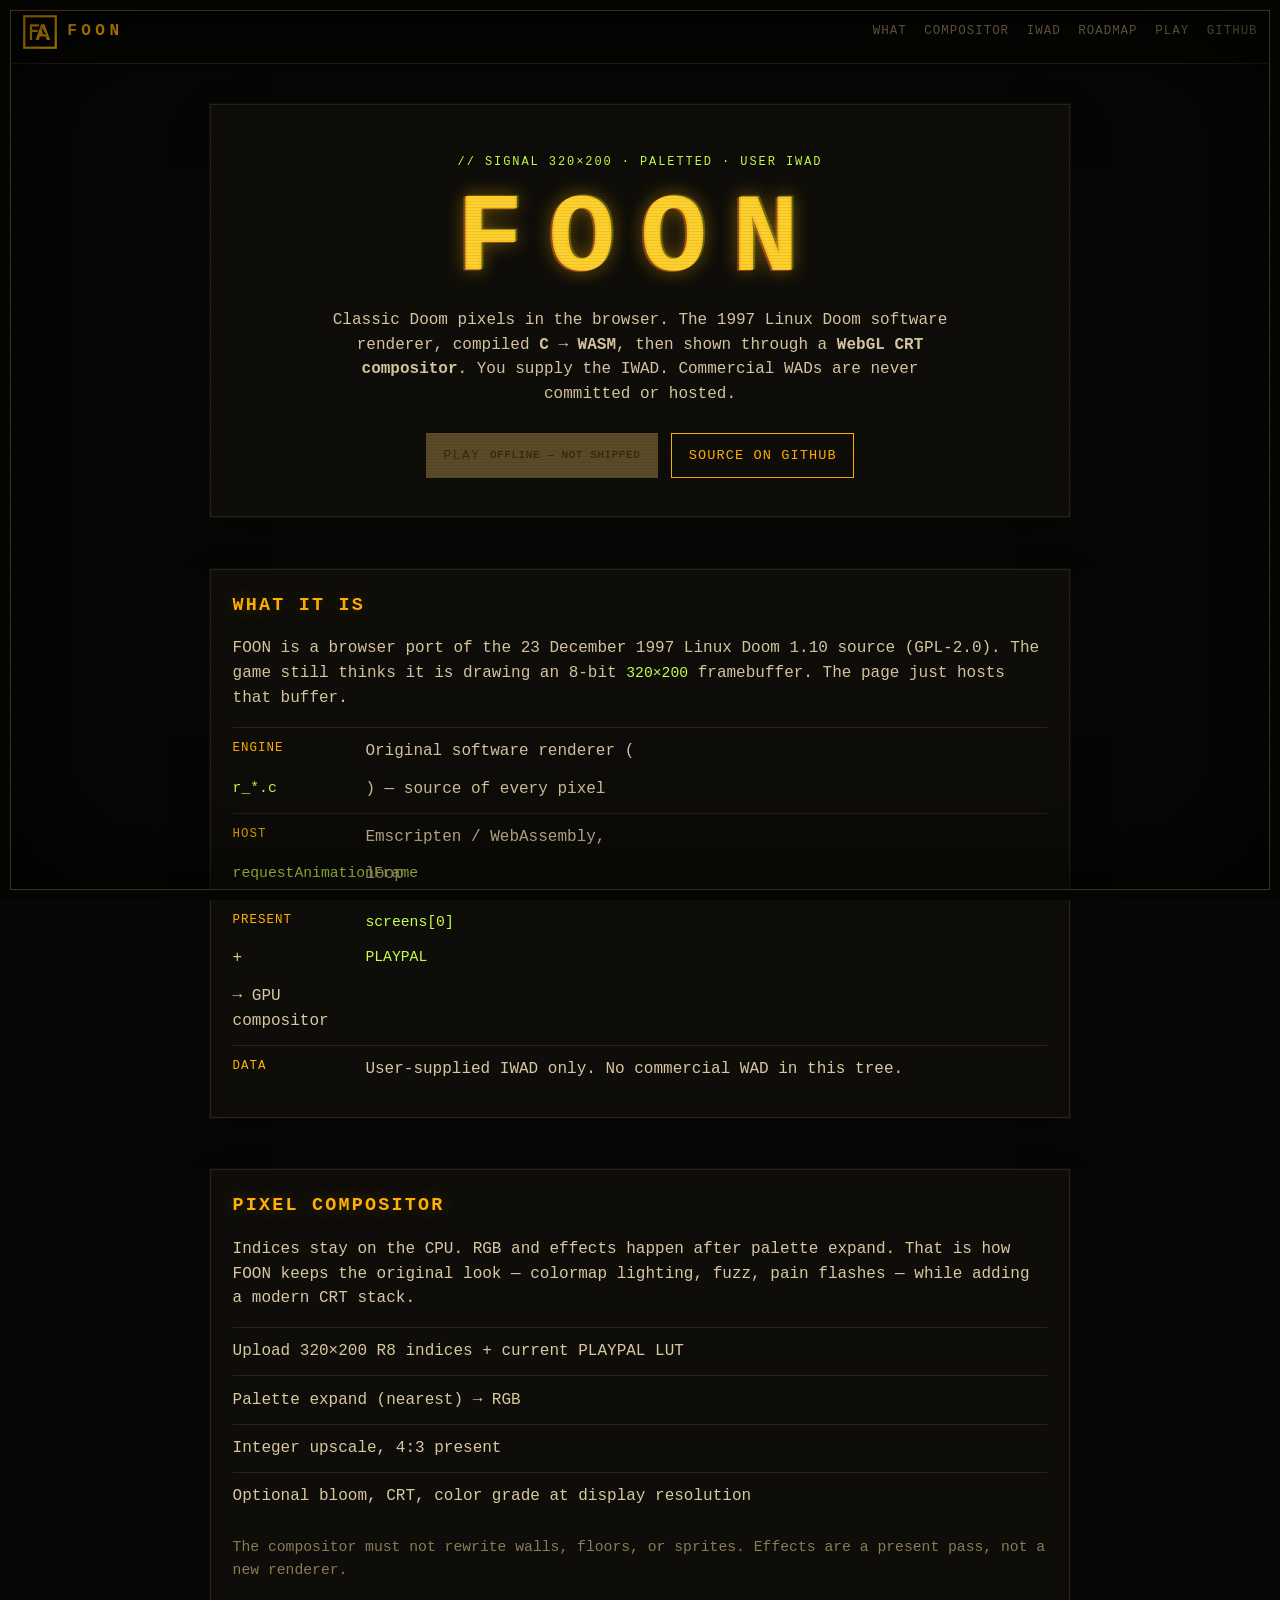
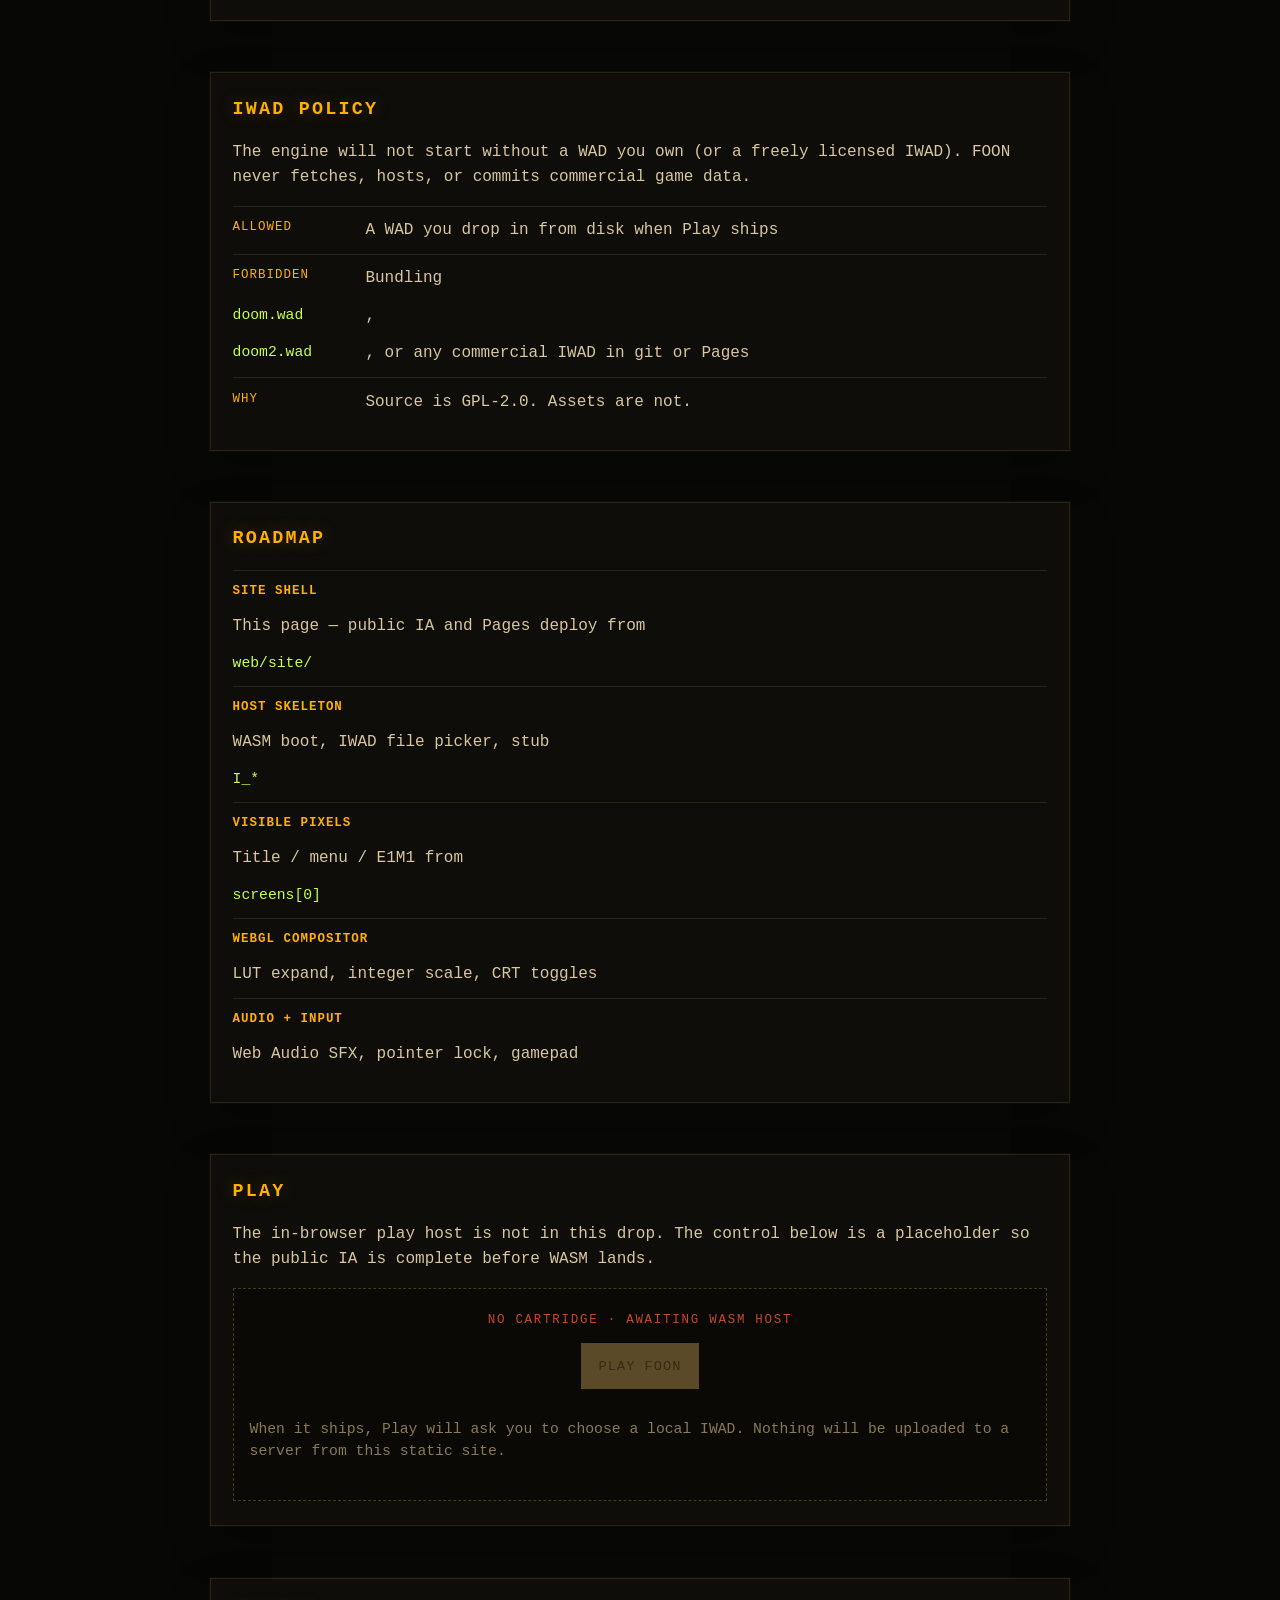
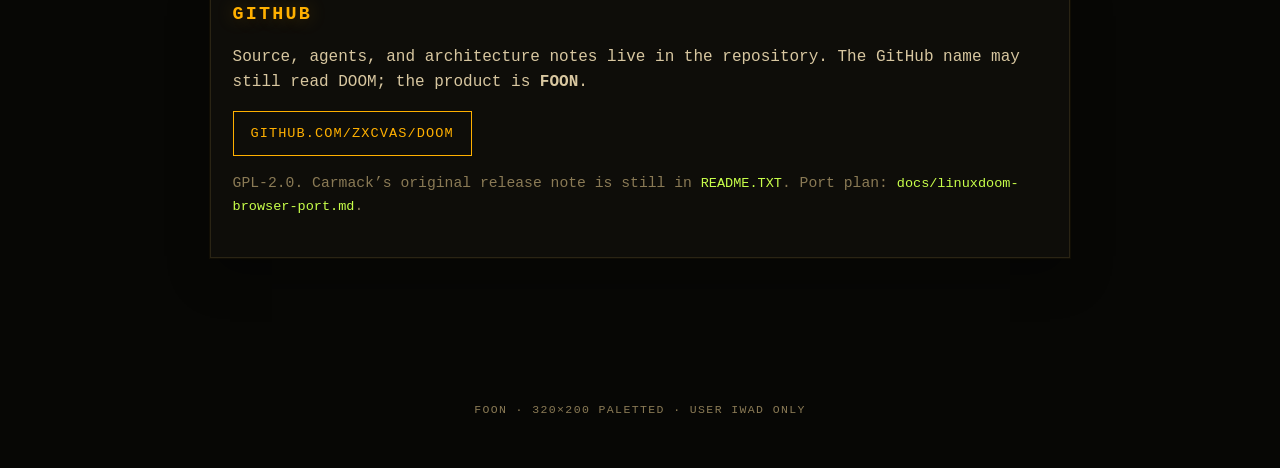
==== web/site/index.html @ abc05b58 "Add FOON public site shell and GitHub Pages deploy. Scaffold a static landing page at web/site/ (Her" ====
<!DOCTYPE html>
<html lang="en">
  <head>
    <meta charset="utf-8" />
    <meta name="viewport" content="width=device-width, initial-scale=1" />
    <title>FOON — classic Doom pixels in the browser</title>
    <meta
      name="description"
      content="FOON: classic Doom pixels in the browser. Linux Doom 1.10 compiled C→WASM, presented through a WebGL CRT compositor. User-supplied IWAD only."
    />
    <link rel="icon" href="assets/wordmark.svg" type="image/svg+xml" />
    <link rel="stylesheet" href="styles.css" />
  </head>
  <body>
    <div class="crt-frame" aria-hidden="true"></div>
    <div class="scanlines" aria-hidden="true"></div>

    <header class="topbar">
      <a class="brand" href="#hero">
        <img src="assets/wordmark.svg" alt="" width="36" height="36" />
        <span>FOON</span>
      </a>
      <nav aria-label="Sections">
        <a href="#what">What</a>
        <a href="#compositor">Compositor</a>
        <a href="#iwad">IWAD</a>
        <a href="#roadmap">Roadmap</a>
        <a href="#play">Play</a>
        <a href="#github">GitHub</a>
      </nav>
    </header>

    <main>
      <section id="hero" class="hero">
        <p class="eyebrow">// SIGNAL 320×200 · PALETTED · USER IWAD</p>
        <h1>
          <span class="glitch" data-text="FOON">FOON</span>
        </h1>
        <p class="pitch">
          Classic Doom pixels in the browser. The 1997 Linux Doom software
          renderer, compiled <strong>C&nbsp;→&nbsp;WASM</strong>, then shown
          through a <strong>WebGL CRT compositor</strong>. You supply the IWAD.
          Commercial WADs are never committed or hosted.
        </p>
        <div class="cta-row">
          <button class="btn btn-play" type="button" disabled>
            Play <span class="hint">offline — not shipped</span>
          </button>
          <a class="btn btn-ghost" href="#github">Source on GitHub</a>
        </div>
      </section>

      <section id="what">
        <h2>What it is</h2>
        <p>
          FOON is a browser port of the 23 December 1997 Linux Doom 1.10
          source (GPL-2.0). The game still thinks it is drawing an 8-bit
          <code>320×200</code> framebuffer. The page just hosts that buffer.
        </p>
        <ul class="spec">
          <li>
            <span>Engine</span>
            Original software renderer (<code>r_*.c</code>) — source of every pixel
          </li>
          <li>
            <span>Host</span>
            Emscripten / WebAssembly, <code>requestAnimationFrame</code> loop
          </li>
          <li>
            <span>Present</span>
            <code>screens[0]</code> + <code>PLAYPAL</code> → GPU compositor
          </li>
          <li>
            <span>Data</span>
            User-supplied IWAD only. No commercial WAD in this tree.
          </li>
        </ul>
      </section>

      <section id="compositor">
        <h2>Pixel compositor</h2>
        <p>
          Indices stay on the CPU. RGB and effects happen after palette expand.
          That is how FOON keeps the original look — colormap lighting, fuzz,
          pain flashes — while adding a modern CRT stack.
        </p>
        <ol class="pipeline">
          <li>Upload 320×200 R8 indices + current PLAYPAL LUT</li>
          <li>Palette expand (nearest) → RGB</li>
          <li>Integer upscale, 4:3 present</li>
          <li>Optional bloom, CRT, color grade at display resolution</li>
        </ol>
        <p class="note">
          The compositor must not rewrite walls, floors, or sprites. Effects are
          a present pass, not a new renderer.
        </p>
      </section>

      <section id="iwad">
        <h2>IWAD policy</h2>
        <p>
          The engine will not start without a WAD you own (or a freely licensed
          IWAD). FOON never fetches, hosts, or commits commercial game data.
        </p>
        <ul class="spec">
          <li>
            <span>Allowed</span>
            A WAD you drop in from disk when Play ships
          </li>
          <li>
            <span>Forbidden</span>
            Bundling <code>doom.wad</code>, <code>doom2.wad</code>, or any
            commercial IWAD in git or Pages
          </li>
          <li>
            <span>Why</span>
            Source is GPL-2.0. Assets are not.
          </li>
        </ul>
      </section>

      <section id="roadmap">
        <h2>Roadmap</h2>
        <ol class="roadmap">
          <li>
            <strong>Site shell</strong>
            This page — public IA and Pages deploy from <code>web/site/</code>
          </li>
          <li>
            <strong>Host skeleton</strong>
            WASM boot, IWAD file picker, stub <code>I_*</code>
          </li>
          <li>
            <strong>Visible pixels</strong>
            Title / menu / E1M1 from <code>screens[0]</code>
          </li>
          <li>
            <strong>WebGL compositor</strong>
            LUT expand, integer scale, CRT toggles
          </li>
          <li>
            <strong>Audio + input</strong>
            Web Audio SFX, pointer lock, gamepad
          </li>
        </ol>
      </section>

      <section id="play">
        <h2>Play</h2>
        <p>
          The in-browser play host is not in this drop. The control below is a
          placeholder so the public IA is complete before WASM lands.
        </p>
        <div class="play-panel">
          <p class="play-status">NO CARTRIDGE · AWAITING WASM HOST</p>
          <button class="btn btn-play" type="button" disabled title="WASM play host is not shipped yet">
            Play FOON
          </button>
          <p class="note">
            When it ships, Play will ask you to choose a local IWAD. Nothing
            will be uploaded to a server from this static site.
          </p>
        </div>
      </section>

      <section id="github">
        <h2>GitHub</h2>
        <p>
          Source, agents, and architecture notes live in the repository.
          The GitHub name may still read DOOM; the product is <strong>FOON</strong>.
        </p>
        <p>
          <a class="btn btn-ghost" href="https://github.com/zxcvas/DOOM">
            github.com/zxcvas/DOOM
          </a>
        </p>
        <p class="note">
          GPL-2.0. Carmack’s original release note is still in
          <code>README.TXT</code>. Port plan:
          <code>docs/linuxdoom-browser-port.md</code>.
        </p>
      </section>
    </main>

    <footer>
      <p>FOON · 320×200 paletted · user IWAD only</p>
    </footer>
  </body>
</html>
---- web/site/styles.css ----
:root {
  --bg: #070705;
  --bg-panel: #0e0d09;
  --ink: #d8c7a0;
  --ink-dim: #8a7a55;
  --amber: #ffb000;
  --amber-hot: #ffd36a;
  --phosphor: #c8ff4a;
  --line: #2a2414;
  --danger: #c44a2a;
  --font: "IBM Plex Mono", "Share Tech Mono", ui-monospace, "Cascadia Mono",
    Menlo, Consolas, monospace;
}

*,
*::before,
*::after {
  box-sizing: border-box;
}

html {
  scroll-behavior: smooth;
}

body {
  margin: 0;
  min-height: 100vh;
  color: var(--ink);
  font-family: var(--font);
  font-size: 16px;
  line-height: 1.55;
  background:
    radial-gradient(1200px 700px at 50% -10%, rgba(255, 176, 0, 0.07), transparent 55%),
    var(--bg);
}

body::after {
  content: "";
  pointer-events: none;
  position: fixed;
  inset: 0;
  z-index: 8;
  box-shadow: inset 0 0 120px 24px rgba(0, 0, 0, 0.72);
}

.scanlines,
.crt-frame {
  pointer-events: none;
  position: fixed;
  inset: 0;
}

.scanlines {
  z-index: 7;
  background: repeating-linear-gradient(
    to bottom,
    rgba(0, 0, 0, 0.18) 0,
    rgba(0, 0, 0, 0.18) 1px,
    transparent 1px,
    transparent 3px
  );
  opacity: 0.35;
}

.crt-frame {
  z-index: 9;
  border: 10px solid #050503;
  box-shadow: inset 0 0 0 1px #3a3018;
}

a {
  color: var(--amber);
}

a:hover {
  color: var(--amber-hot);
}

code {
  color: var(--phosphor);
  font-family: inherit;
  font-size: 0.92em;
}

.topbar {
  position: sticky;
  top: 0;
  z-index: 6;
  display: flex;
  align-items: center;
  justify-content: space-between;
  gap: 1rem;
  padding: 0.85rem 1.4rem;
  background: rgba(7, 7, 5, 0.88);
  border-bottom: 1px solid var(--line);
  backdrop-filter: blur(6px);
}

.brand {
  display: flex;
  align-items: center;
  gap: 0.55rem;
  color: var(--amber);
  text-decoration: none;
  letter-spacing: 0.28em;
  font-weight: 700;
}

.brand img {
  image-rendering: pixelated;
}

nav {
  display: flex;
  flex-wrap: wrap;
  gap: 0.85rem 1.1rem;
}

nav a {
  color: var(--ink-dim);
  text-decoration: none;
  text-transform: uppercase;
  letter-spacing: 0.08em;
  font-size: 0.78rem;
}

nav a:hover {
  color: var(--amber);
}

main {
  width: min(860px, calc(100% - 2.4rem));
  margin: 0 auto;
  padding: 2.5rem 0 4rem;
}

section {
  margin: 0 0 3.2rem;
  padding: 1.4rem 1.35rem 1.5rem;
  background: var(--bg-panel);
  border: 1px solid var(--line);
  box-shadow: 0 0 0 1px rgba(255, 176, 0, 0.04), 0 18px 40px rgba(0, 0, 0, 0.28);
}

h1,
h2 {
  margin: 0 0 0.7rem;
  color: var(--amber);
  letter-spacing: 0.12em;
  text-transform: uppercase;
  text-shadow: 0 0 18px rgba(255, 176, 0, 0.28);
}

h2 {
  font-size: 1.15rem;
}

.hero {
  text-align: center;
  padding: 3rem 1.2rem 2.4rem;
}

.eyebrow {
  margin: 0 0 0.8rem;
  color: var(--phosphor);
  letter-spacing: 0.16em;
  font-size: 0.75rem;
}

.hero h1 {
  font-size: clamp(3.4rem, 14vw, 7rem);
  letter-spacing: 0.22em;
  line-height: 1;
}

.glitch {
  position: relative;
  display: inline-block;
}

.glitch::before,
.glitch::after {
  content: attr(data-text);
  position: absolute;
  inset: 0;
  pointer-events: none;
}

.glitch::before {
  color: #ff6a3a;
  transform: translate(-2px, 1px);
  opacity: 0.45;
  mix-blend-mode: screen;
}

.glitch::after {
  color: var(--phosphor);
  transform: translate(2px, -1px);
  opacity: 0.28;
  mix-blend-mode: screen;
}

.pitch {
  max-width: 40rem;
  margin: 0.4rem auto 1.6rem;
  color: var(--ink);
}

.cta-row,
.play-panel {
  display: flex;
  flex-wrap: wrap;
  align-items: center;
  justify-content: center;
  gap: 0.8rem;
}

.play-panel {
  flex-direction: column;
  padding: 1.4rem 1rem;
  border: 1px dashed #4a3a16;
  background: #0a0906;
}

.play-status {
  margin: 0;
  color: var(--danger);
  letter-spacing: 0.14em;
  font-size: 0.78rem;
}

.btn {
  display: inline-flex;
  align-items: center;
  gap: 0.6rem;
  padding: 0.7rem 1.05rem;
  border: 1px solid var(--amber);
  color: var(--bg);
  background: var(--amber);
  text-decoration: none;
  text-transform: uppercase;
  letter-spacing: 0.08em;
  font: inherit;
  font-size: 0.85rem;
}

.btn-ghost {
  color: var(--amber);
  background: transparent;
}

.btn-play:disabled {
  cursor: not-allowed;
  color: #3a2a16;
  background: #5a4a28;
  border-color: #5a4a28;
}

.btn .hint {
  color: #2a220f;
  font-size: 0.7rem;
  letter-spacing: 0.04em;
}

.spec,
.pipeline,
.roadmap {
  margin: 1rem 0 0;
  padding: 0;
  list-style: none;
}

.spec li,
.pipeline li,
.roadmap li {
  display: grid;
  grid-template-columns: 7.5rem 1fr;
  gap: 0.8rem;
  padding: 0.7rem 0;
  border-top: 1px solid var(--line);
}

.pipeline li,
.roadmap li {
  grid-template-columns: 1fr;
}

.spec span,
.roadmap strong {
  color: var(--amber);
  letter-spacing: 0.08em;
  text-transform: uppercase;
  font-size: 0.78rem;
}

.note {
  margin-top: 1rem;
  color: var(--ink-dim);
  font-size: 0.92rem;
}

footer {
  padding: 1rem 1.2rem 2.4rem;
  text-align: center;
  color: var(--ink-dim);
  letter-spacing: 0.12em;
  text-transform: uppercase;
  font-size: 0.72rem;
}

@media (max-width: 720px) {
  .topbar {
    flex-direction: column;
    align-items: flex-start;
  }

  .spec li {
    grid-template-columns: 1fr;
    gap: 0.2rem;
  }

  .crt-frame {
    border-width: 6px;
  }
}
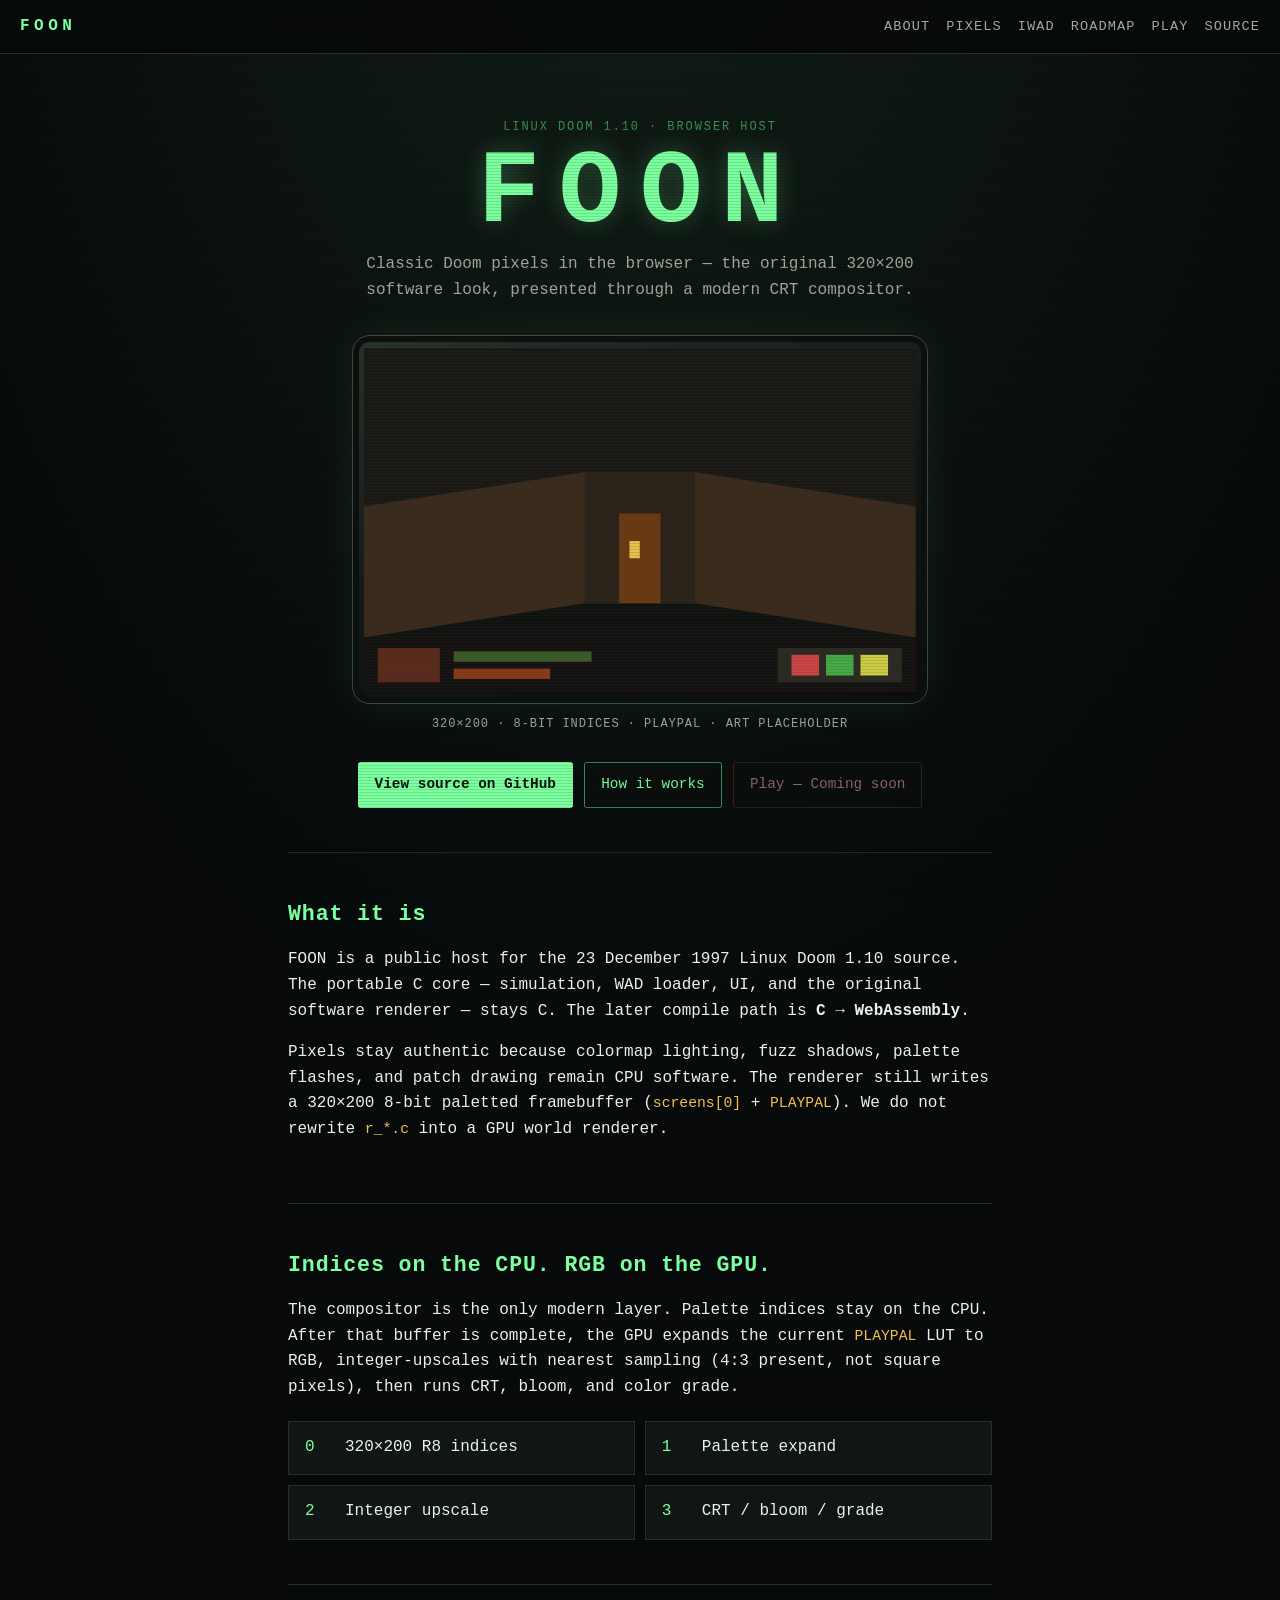
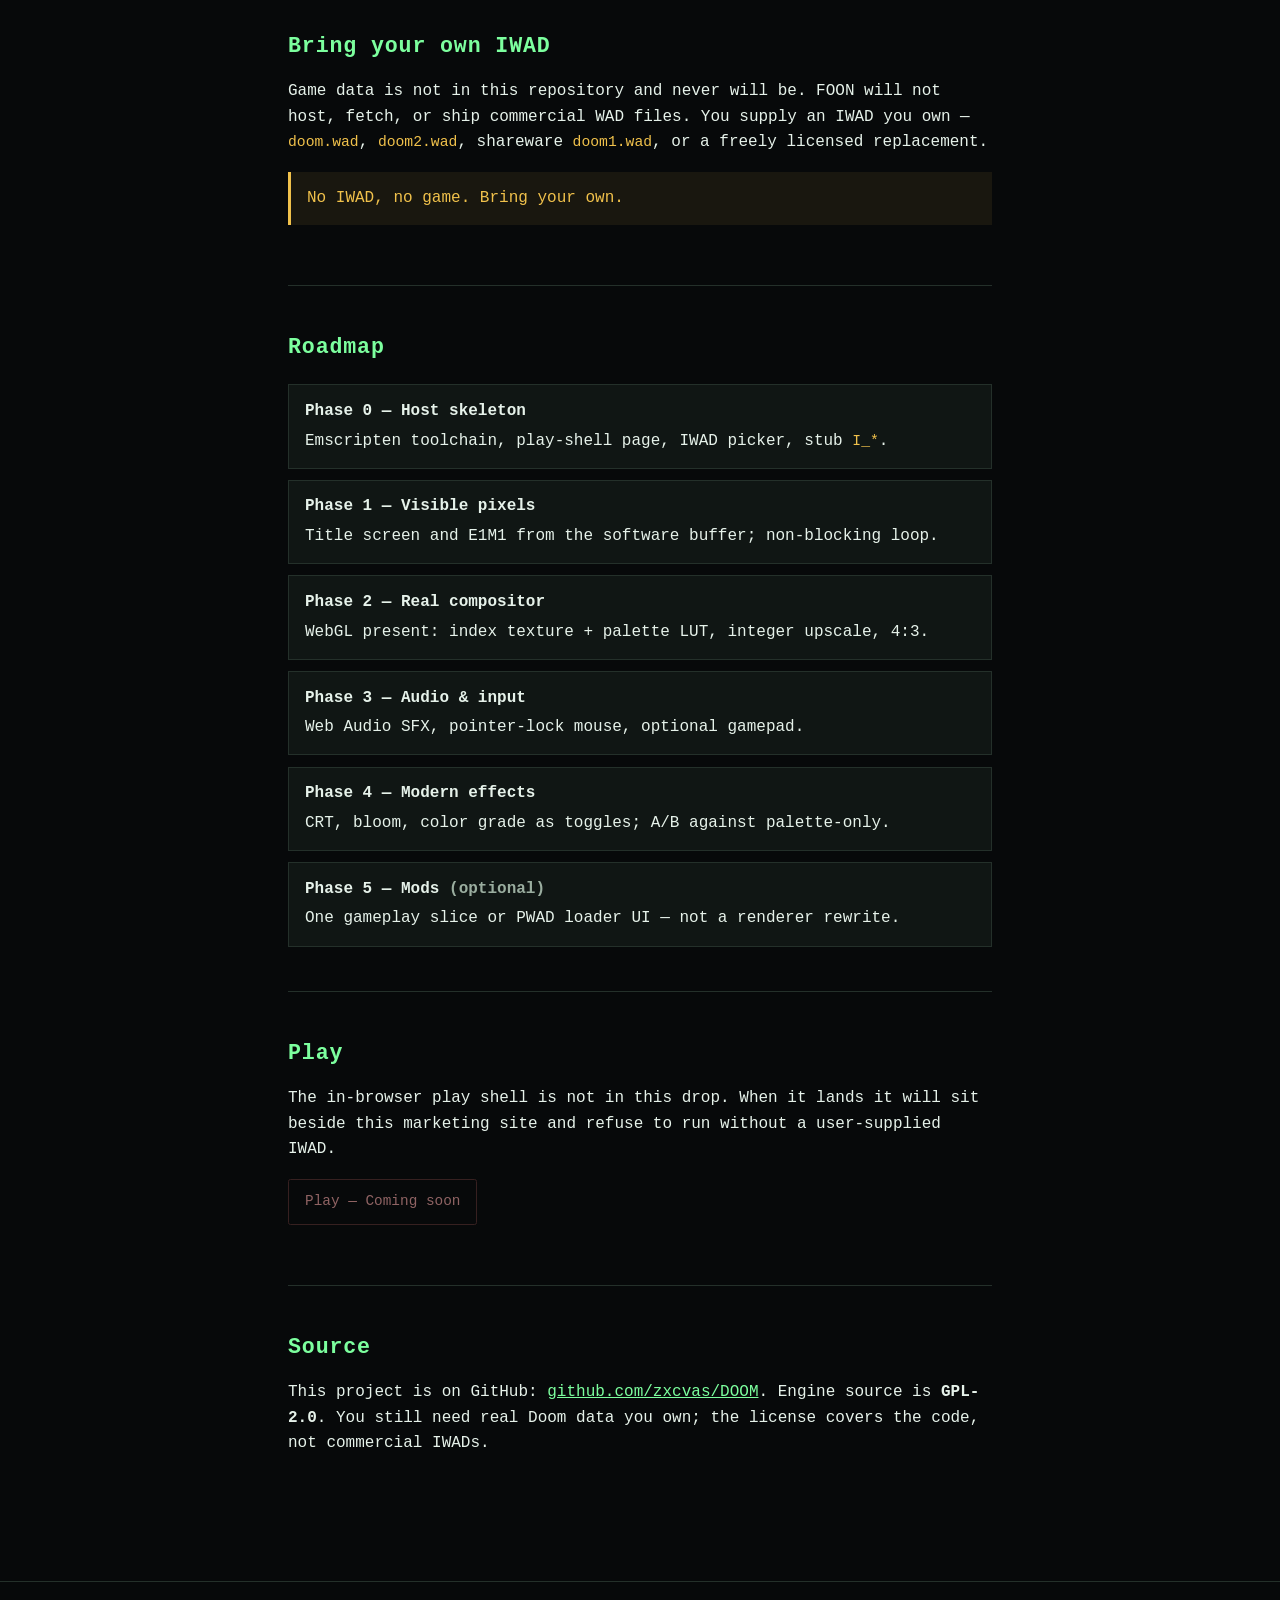
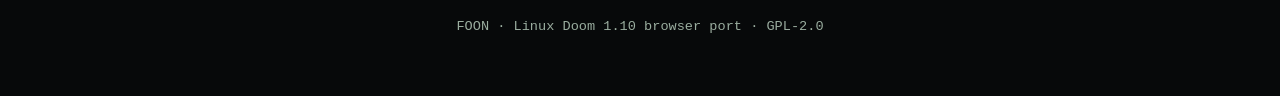
==== commit 79956dff: "Add FOON marketing landing and GitHub Pages workflow Static site under web/site/ introduces the FOON" ====
--- a/web/site/index.html
+++ b/web/site/index.html
@@ -1,189 +1,183 @@
 <!DOCTYPE html>
 <html lang="en">
-  <head>
-    <meta charset="utf-8" />
-    <meta name="viewport" content="width=device-width, initial-scale=1" />
-    <title>FOON — classic Doom pixels in the browser</title>
-    <meta
-      name="description"
-      content="FOON: classic Doom pixels in the browser. Linux Doom 1.10 compiled C→WASM, presented through a WebGL CRT compositor. User-supplied IWAD only."
-    />
-    <link rel="icon" href="assets/wordmark.svg" type="image/svg+xml" />
-    <link rel="stylesheet" href="styles.css" />
-  </head>
-  <body>
-    <div class="crt-frame" aria-hidden="true"></div>
-    <div class="scanlines" aria-hidden="true"></div>
+<head>
+  <meta charset="utf-8">
+  <script>
+    /* Resolve relative assets at site root and under /<repo>/ project Pages.
+       file:// is left alone so opening this file locally still loads styles.css. */
+    (function () {
+      if (location.protocol === "file:") return;
+      var path = location.pathname;
+      if (/\.html?$/i.test(path)) {
+        path = path.replace(/[^/]+$/, "");
+      } else if (path && path.charAt(path.length - 1) !== "/") {
+        path += "/";
+      }
+      document.write('<base href="' + path + '">');
+    })();
+  </script>
+  <meta name="viewport" content="width=device-width, initial-scale=1">
+  <meta name="description" content="FOON — classic Doom pixels in the browser. Linux Doom 1.10 software look, modern CRT compositor. Bring your own IWAD.">
+  <title>FOON — Doom pixels in the browser</title>
+  <link rel="stylesheet" href="styles.css">
+</head>
+<body>
+  <a class="skip-link" href="#main">Skip to content</a>
+  <div class="crt-overlay" aria-hidden="true"></div>
 
-    <header class="topbar">
-      <a class="brand" href="#hero">
-        <img src="assets/wordmark.svg" alt="" width="36" height="36" />
-        <span>FOON</span>
-      </a>
-      <nav aria-label="Sections">
-        <a href="#what">What</a>
-        <a href="#compositor">Compositor</a>
-        <a href="#iwad">IWAD</a>
-        <a href="#roadmap">Roadmap</a>
-        <a href="#play">Play</a>
-        <a href="#github">GitHub</a>
-      </nav>
-    </header>
+  <header class="site-header">
+    <a class="wordmark" href="#top">FOON</a>
+    <nav class="site-nav" aria-label="Primary">
+      <a href="#about">About</a>
+      <a href="#pixels">Pixels</a>
+      <a href="#iwad">IWAD</a>
+      <a href="#roadmap">Roadmap</a>
+      <a href="#play">Play</a>
+      <a href="#source">Source</a>
+    </nav>
+  </header>
 
-    <main>
-      <section id="hero" class="hero">
-        <p class="eyebrow">// SIGNAL 320×200 · PALETTED · USER IWAD</p>
-        <h1>
-          <span class="glitch" data-text="FOON">FOON</span>
-        </h1>
-        <p class="pitch">
-          Classic Doom pixels in the browser. The 1997 Linux Doom software
-          renderer, compiled <strong>C&nbsp;→&nbsp;WASM</strong>, then shown
-          through a <strong>WebGL CRT compositor</strong>. You supply the IWAD.
-          Commercial WADs are never committed or hosted.
-        </p>
-        <div class="cta-row">
-          <button class="btn btn-play" type="button" disabled>
-            Play <span class="hint">offline — not shipped</span>
-          </button>
-          <a class="btn btn-ghost" href="#github">Source on GitHub</a>
+  <main id="main">
+    <section id="top" class="hero">
+      <p class="eyebrow">Linux Doom 1.10 · browser host</p>
+      <h1>FOON</h1>
+      <p class="lede">
+        Classic Doom pixels in the browser — the original 320×200 software look,
+        presented through a modern CRT compositor.
+      </p>
+
+      <figure class="hero-crt" aria-labelledby="hero-crt-caption">
+        <div class="bezel">
+          <svg class="framebuffer" viewBox="0 0 320 200" role="img" aria-label="Geometric placeholder of a 320 by 200 paletted framebuffer: a corridor of indexed color blocks with a status bar strip.">
+            <rect width="320" height="200" fill="#101210"/>
+            <rect width="320" height="92" fill="#1a1814"/>
+            <polygon points="0,92 128,72 192,72 320,92 320,168 192,148 128,148 0,168" fill="#3a2a1c"/>
+            <polygon points="128,72 192,72 192,148 128,148" fill="#2a2218"/>
+            <rect x="148" y="96" width="24" height="52" fill="#6b3a12"/>
+            <rect x="154" y="112" width="6" height="10" fill="#e8c04a"/>
+            <rect x="0" y="168" width="320" height="32" fill="#141210"/>
+            <rect x="8" y="174" width="36" height="20" fill="#5a2a1a"/>
+            <rect x="52" y="176" width="80" height="6" fill="#3d5a2a"/>
+            <rect x="52" y="186" width="56" height="6" fill="#8a3a1a"/>
+            <rect x="240" y="174" width="72" height="20" fill="#2a2a22"/>
+            <rect x="248" y="178" width="16" height="12" fill="#c44"/>
+            <rect x="268" y="178" width="16" height="12" fill="#4a4"/>
+            <rect x="288" y="178" width="16" height="12" fill="#cc4"/>
+          </svg>
+          <div class="scanlines" aria-hidden="true"></div>
         </div>
-      </section>
+        <figcaption id="hero-crt-caption">
+          320×200 · 8-bit indices · PLAYPAL · art placeholder
+        </figcaption>
+      </figure>
 
-      <section id="what">
-        <h2>What it is</h2>
-        <p>
-          FOON is a browser port of the 23 December 1997 Linux Doom 1.10
-          source (GPL-2.0). The game still thinks it is drawing an 8-bit
-          <code>320×200</code> framebuffer. The page just hosts that buffer.
-        </p>
-        <ul class="spec">
-          <li>
-            <span>Engine</span>
-            Original software renderer (<code>r_*.c</code>) — source of every pixel
-          </li>
-          <li>
-            <span>Host</span>
-            Emscripten / WebAssembly, <code>requestAnimationFrame</code> loop
-          </li>
-          <li>
-            <span>Present</span>
-            <code>screens[0]</code> + <code>PLAYPAL</code> → GPU compositor
-          </li>
-          <li>
-            <span>Data</span>
-            User-supplied IWAD only. No commercial WAD in this tree.
-          </li>
-        </ul>
-      </section>
+      <div class="cta-row">
+        <a class="btn btn-primary" href="https://github.com/zxcvas/DOOM">View source on GitHub</a>
+        <a class="btn btn-ghost" href="#about">How it works</a>
+        <a class="btn btn-disabled" role="link" aria-disabled="true" tabindex="-1">Play — Coming soon</a>
+      </div>
+    </section>
 
-      <section id="compositor">
-        <h2>Pixel compositor</h2>
-        <p>
-          Indices stay on the CPU. RGB and effects happen after palette expand.
-          That is how FOON keeps the original look — colormap lighting, fuzz,
-          pain flashes — while adding a modern CRT stack.
-        </p>
-        <ol class="pipeline">
-          <li>Upload 320×200 R8 indices + current PLAYPAL LUT</li>
-          <li>Palette expand (nearest) → RGB</li>
-          <li>Integer upscale, 4:3 present</li>
-          <li>Optional bloom, CRT, color grade at display resolution</li>
-        </ol>
-        <p class="note">
-          The compositor must not rewrite walls, floors, or sprites. Effects are
-          a present pass, not a new renderer.
-        </p>
-      </section>
+    <section id="about">
+      <h2>What it is</h2>
+      <p>
+        FOON is a public host for the 23 December 1997 Linux Doom 1.10 source.
+        The portable C core — simulation, WAD loader, UI, and the original
+        software renderer — stays C. The later compile path is
+        <strong>C → WebAssembly</strong>.
+      </p>
+      <p>
+        Pixels stay authentic because colormap lighting, fuzz shadows, palette
+        flashes, and patch drawing remain CPU software. The renderer still
+        writes a 320×200 8-bit paletted framebuffer
+        (<code>screens[0]</code> + <code>PLAYPAL</code>). We do not rewrite
+        <code>r_*.c</code> into a GPU world renderer.
+      </p>
+    </section>
 
-      <section id="iwad">
-        <h2>IWAD policy</h2>
-        <p>
-          The engine will not start without a WAD you own (or a freely licensed
-          IWAD). FOON never fetches, hosts, or commits commercial game data.
-        </p>
-        <ul class="spec">
-          <li>
-            <span>Allowed</span>
-            A WAD you drop in from disk when Play ships
-          </li>
-          <li>
-            <span>Forbidden</span>
-            Bundling <code>doom.wad</code>, <code>doom2.wad</code>, or any
-            commercial IWAD in git or Pages
-          </li>
-          <li>
-            <span>Why</span>
-            Source is GPL-2.0. Assets are not.
-          </li>
-        </ul>
-      </section>
+    <section id="pixels">
+      <h2>Indices on the CPU. RGB on the GPU.</h2>
+      <p>
+        The compositor is the only modern layer. Palette indices stay on the
+        CPU. After that buffer is complete, the GPU expands the current
+        <code>PLAYPAL</code> LUT to RGB, integer-upscales with nearest
+        sampling (4:3 present, not square pixels), then runs CRT, bloom, and
+        color grade.
+      </p>
+      <ol class="pipeline">
+        <li><span>0</span> 320×200 R8 indices</li>
+        <li><span>1</span> Palette expand</li>
+        <li><span>2</span> Integer upscale</li>
+        <li><span>3</span> CRT / bloom / grade</li>
+      </ol>
+    </section>
 
-      <section id="roadmap">
-        <h2>Roadmap</h2>
-        <ol class="roadmap">
-          <li>
-            <strong>Site shell</strong>
-            This page — public IA and Pages deploy from <code>web/site/</code>
-          </li>
-          <li>
-            <strong>Host skeleton</strong>
-            WASM boot, IWAD file picker, stub <code>I_*</code>
-          </li>
-          <li>
-            <strong>Visible pixels</strong>
-            Title / menu / E1M1 from <code>screens[0]</code>
-          </li>
-          <li>
-            <strong>WebGL compositor</strong>
-            LUT expand, integer scale, CRT toggles
-          </li>
-          <li>
-            <strong>Audio + input</strong>
-            Web Audio SFX, pointer lock, gamepad
-          </li>
-        </ol>
-      </section>
+    <section id="iwad">
+      <h2>Bring your own IWAD</h2>
+      <p>
+        Game data is not in this repository and never will be. FOON will not
+        host, fetch, or ship commercial WAD files. You supply an IWAD you own
+        — <code>doom.wad</code>, <code>doom2.wad</code>, shareware
+        <code>doom1.wad</code>, or a freely licensed replacement.
+      </p>
+      <p class="callout">No IWAD, no game. Bring your own.</p>
+    </section>
 
-      <section id="play">
-        <h2>Play</h2>
-        <p>
-          The in-browser play host is not in this drop. The control below is a
-          placeholder so the public IA is complete before WASM lands.
-        </p>
-        <div class="play-panel">
-          <p class="play-status">NO CARTRIDGE · AWAITING WASM HOST</p>
-          <button class="btn btn-play" type="button" disabled title="WASM play host is not shipped yet">
-            Play FOON
-          </button>
-          <p class="note">
-            When it ships, Play will ask you to choose a local IWAD. Nothing
-            will be uploaded to a server from this static site.
-          </p>
-        </div>
-      </section>
+    <section id="roadmap">
+      <h2>Roadmap</h2>
+      <ol class="phases">
+        <li>
+          <strong>Phase 0 — Host skeleton</strong>
+          Emscripten toolchain, play-shell page, IWAD picker, stub <code>I_*</code>.
+        </li>
+        <li>
+          <strong>Phase 1 — Visible pixels</strong>
+          Title screen and E1M1 from the software buffer; non-blocking loop.
+        </li>
+        <li>
+          <strong>Phase 2 — Real compositor</strong>
+          WebGL present: index texture + palette LUT, integer upscale, 4:3.
+        </li>
+        <li>
+          <strong>Phase 3 — Audio &amp; input</strong>
+          Web Audio SFX, pointer-lock mouse, optional gamepad.
+        </li>
+        <li>
+          <strong>Phase 4 — Modern effects</strong>
+          CRT, bloom, color grade as toggles; A/B against palette-only.
+        </li>
+        <li>
+          <strong>Phase 5 — Mods <em>(optional)</em></strong>
+          One gameplay slice or PWAD loader UI — not a renderer rewrite.
+        </li>
+      </ol>
+    </section>
 
-      <section id="github">
-        <h2>GitHub</h2>
-        <p>
-          Source, agents, and architecture notes live in the repository.
-          The GitHub name may still read DOOM; the product is <strong>FOON</strong>.
-        </p>
-        <p>
-          <a class="btn btn-ghost" href="https://github.com/zxcvas/DOOM">
-            github.com/zxcvas/DOOM
-          </a>
-        </p>
-        <p class="note">
-          GPL-2.0. Carmack’s original release note is still in
-          <code>README.TXT</code>. Port plan:
-          <code>docs/linuxdoom-browser-port.md</code>.
-        </p>
-      </section>
-    </main>
+    <section id="play">
+      <h2>Play</h2>
+      <p>
+        The in-browser play shell is not in this drop. When it lands it will
+        sit beside this marketing site and refuse to run without a
+        user-supplied IWAD.
+      </p>
+      <p>
+        <a class="btn btn-disabled" role="link" aria-disabled="true" tabindex="-1">Play — Coming soon</a>
+      </p>
+    </section>
 
-    <footer>
-      <p>FOON · 320×200 paletted · user IWAD only</p>
-    </footer>
-  </body>
+    <section id="source">
+      <h2>Source</h2>
+      <p>
+        This project is on GitHub:
+        <a href="https://github.com/zxcvas/DOOM">github.com/zxcvas/DOOM</a>.
+        Engine source is <strong>GPL-2.0</strong>. You still need real Doom
+        data you own; the license covers the code, not commercial IWADs.
+      </p>
+    </section>
+  </main>
+
+  <footer class="site-footer">
+    <p>FOON · Linux Doom 1.10 browser port · GPL-2.0</p>
+  </footer>
+</body>
 </html>
--- a/web/site/styles.css
+++ b/web/site/styles.css
@@ -1,15 +1,16 @@
 :root {
-  --bg: #070705;
-  --bg-panel: #0e0d09;
-  --ink: #d8c7a0;
-  --ink-dim: #8a7a55;
-  --amber: #ffb000;
-  --amber-hot: #ffd36a;
-  --phosphor: #c8ff4a;
-  --line: #2a2414;
-  --danger: #c44a2a;
-  --font: "IBM Plex Mono", "Share Tech Mono", ui-monospace, "Cascadia Mono",
-    Menlo, Consolas, monospace;
+  --bg: #07090a;
+  --bg-elev: #101614;
+  --line: #24302a;
+  --text: #e6f2ea;
+  --muted: #9aad9f;
+  --phosphor: #7cff9e;
+  --phosphor-dim: #3d8f58;
+  --amber: #f0c14b;
+  --danger: #e24b4b;
+  --focus: #b8ffd0;
+  --max: 44rem;
+  --gutter: 1.25rem;
 }
 
 *,
@@ -22,304 +23,326 @@
   scroll-behavior: smooth;
 }
 
+@media (prefers-reduced-motion: reduce) {
+  html {
+    scroll-behavior: auto;
+  }
+
+  .hero-crt .framebuffer {
+    animation: none;
+  }
+}
+
 body {
   margin: 0;
   min-height: 100vh;
-  color: var(--ink);
-  font-family: var(--font);
-  font-size: 16px;
-  line-height: 1.55;
   background:
-    radial-gradient(1200px 700px at 50% -10%, rgba(255, 176, 0, 0.07), transparent 55%),
+    radial-gradient(120% 80% at 50% -10%, #122018 0%, transparent 55%),
     var(--bg);
-}
-
-body::after {
-  content: "";
+  color: var(--text);
+  font-family: ui-monospace, "Cascadia Code", "SF Mono", Menlo, Consolas, "Liberation Mono", monospace;
+  font-size: 1rem;
+  line-height: 1.6;
+}
+
+.crt-overlay {
   pointer-events: none;
   position: fixed;
   inset: 0;
   z-index: 8;
-  box-shadow: inset 0 0 120px 24px rgba(0, 0, 0, 0.72);
-}
-
-.scanlines,
-.crt-frame {
-  pointer-events: none;
-  position: fixed;
-  inset: 0;
-}
-
-.scanlines {
-  z-index: 7;
   background: repeating-linear-gradient(
     to bottom,
-    rgba(0, 0, 0, 0.18) 0,
-    rgba(0, 0, 0, 0.18) 1px,
+    rgb(0 0 0 / 0.12) 0,
+    rgb(0 0 0 / 0.12) 1px,
     transparent 1px,
     transparent 3px
   );
-  opacity: 0.35;
-}
-
-.crt-frame {
-  z-index: 9;
-  border: 10px solid #050503;
-  box-shadow: inset 0 0 0 1px #3a3018;
+  mix-blend-mode: multiply;
+}
+
+.skip-link {
+  position: absolute;
+  left: 0.75rem;
+  top: -3rem;
+  z-index: 20;
+  padding: 0.4rem 0.7rem;
+  background: var(--phosphor);
+  color: #041208;
+  text-decoration: none;
+  font-weight: 700;
+}
+
+.skip-link:focus {
+  top: 0.75rem;
 }
 
 a {
-  color: var(--amber);
+  color: var(--phosphor);
 }
 
 a:hover {
-  color: var(--amber-hot);
-}
-
-code {
-  color: var(--phosphor);
-  font-family: inherit;
-  font-size: 0.92em;
-}
-
-.topbar {
+  color: var(--focus);
+}
+
+a:focus-visible,
+.btn:focus-visible,
+.wordmark:focus-visible {
+  outline: 2px solid var(--focus);
+  outline-offset: 3px;
+}
+
+.site-header {
   position: sticky;
   top: 0;
-  z-index: 6;
+  z-index: 10;
   display: flex;
+  flex-wrap: wrap;
   align-items: center;
   justify-content: space-between;
-  gap: 1rem;
-  padding: 0.85rem 1.4rem;
-  background: rgba(7, 7, 5, 0.88);
+  gap: 0.75rem 1.25rem;
+  padding: 0.85rem var(--gutter);
+  background: rgb(7 9 10 / 0.92);
   border-bottom: 1px solid var(--line);
-  backdrop-filter: blur(6px);
-}
-
-.brand {
-  display: flex;
-  align-items: center;
-  gap: 0.55rem;
-  color: var(--amber);
+  backdrop-filter: blur(8px);
+}
+
+.wordmark {
+  color: var(--phosphor);
   text-decoration: none;
   letter-spacing: 0.28em;
   font-weight: 700;
 }
 
-.brand img {
-  image-rendering: pixelated;
-}
-
-nav {
+.site-nav {
   display: flex;
   flex-wrap: wrap;
-  gap: 0.85rem 1.1rem;
-}
-
-nav a {
-  color: var(--ink-dim);
+  gap: 0.55rem 1rem;
+}
+
+.site-nav a {
+  color: var(--muted);
   text-decoration: none;
+  font-size: 0.85rem;
   text-transform: uppercase;
   letter-spacing: 0.08em;
-  font-size: 0.78rem;
-}
-
-nav a:hover {
-  color: var(--amber);
+}
+
+.site-nav a:hover,
+.site-nav a:focus-visible {
+  color: var(--text);
 }
 
 main {
-  width: min(860px, calc(100% - 2.4rem));
+  width: min(var(--max), calc(100% - 2 * var(--gutter)));
   margin: 0 auto;
   padding: 2.5rem 0 4rem;
 }
 
 section {
-  margin: 0 0 3.2rem;
-  padding: 1.4rem 1.35rem 1.5rem;
-  background: var(--bg-panel);
-  border: 1px solid var(--line);
-  box-shadow: 0 0 0 1px rgba(255, 176, 0, 0.04), 0 18px 40px rgba(0, 0, 0, 0.28);
-}
-
-h1,
-h2 {
-  margin: 0 0 0.7rem;
-  color: var(--amber);
-  letter-spacing: 0.12em;
+  padding: 2.75rem 0;
+  border-bottom: 1px solid var(--line);
+}
+
+section:last-of-type {
+  border-bottom: 0;
+}
+
+.hero {
+  padding-top: 1.5rem;
+  text-align: center;
+}
+
+.eyebrow {
+  margin: 0 0 0.6rem;
+  color: var(--phosphor-dim);
   text-transform: uppercase;
-  text-shadow: 0 0 18px rgba(255, 176, 0, 0.28);
-}
-
-h2 {
-  font-size: 1.15rem;
-}
-
-.hero {
-  text-align: center;
-  padding: 3rem 1.2rem 2.4rem;
-}
-
-.eyebrow {
-  margin: 0 0 0.8rem;
-  color: var(--phosphor);
   letter-spacing: 0.16em;
   font-size: 0.75rem;
 }
 
-.hero h1 {
-  font-size: clamp(3.4rem, 14vw, 7rem);
-  letter-spacing: 0.22em;
-  line-height: 1;
-}
-
-.glitch {
+h1 {
+  margin: 0 0 0.75rem;
+  font-size: clamp(3.2rem, 16vw, 6.5rem);
+  line-height: 0.9;
+  letter-spacing: 0.18em;
+  color: var(--phosphor);
+  text-shadow: 0 0 24px rgb(124 255 158 / 0.28);
+}
+
+h2 {
+  margin: 0 0 1rem;
+  font-size: 1.35rem;
+  letter-spacing: 0.04em;
+  color: var(--phosphor);
+}
+
+.lede,
+section p {
+  margin: 0 0 1rem;
+  color: var(--text);
+}
+
+.lede {
+  max-width: 38rem;
+  margin-left: auto;
+  margin-right: auto;
+  color: var(--muted);
+}
+
+code {
+  color: var(--amber);
+  font-size: 0.92em;
+}
+
+.hero-crt {
+  width: min(36rem, 100%);
+  margin: 2rem auto 1.75rem;
+}
+
+.bezel {
   position: relative;
-  display: inline-block;
-}
-
-.glitch::before,
-.glitch::after {
-  content: attr(data-text);
+  padding: 0.7rem;
+  background: linear-gradient(160deg, #2a332c, #121614 55%, #0b0e0c);
+  border: 1px solid #3d4a40;
+  border-radius: 1.1rem;
+  box-shadow:
+    inset 0 0 0 6px #0c100e,
+    0 0 40px rgb(124 255 158 / 0.08);
+}
+
+.framebuffer {
+  display: block;
+  width: 100%;
+  height: auto;
+  aspect-ratio: 320 / 200;
+  background: #101210;
+  image-rendering: pixelated;
+}
+
+.scanlines {
+  pointer-events: none;
   position: absolute;
-  inset: 0;
-  pointer-events: none;
-}
-
-.glitch::before {
-  color: #ff6a3a;
-  transform: translate(-2px, 1px);
-  opacity: 0.45;
-  mix-blend-mode: screen;
-}
-
-.glitch::after {
-  color: var(--phosphor);
-  transform: translate(2px, -1px);
-  opacity: 0.28;
-  mix-blend-mode: screen;
-}
-
-.pitch {
-  max-width: 40rem;
-  margin: 0.4rem auto 1.6rem;
-  color: var(--ink);
-}
-
-.cta-row,
-.play-panel {
+  inset: 0.7rem;
+  background: repeating-linear-gradient(
+    to bottom,
+    rgb(255 255 255 / 0.04) 0,
+    rgb(255 255 255 / 0.04) 1px,
+    transparent 1px,
+    transparent 3px
+  );
+}
+
+.hero-crt figcaption {
+  margin-top: 0.65rem;
+  color: var(--muted);
+  font-size: 0.75rem;
+  letter-spacing: 0.08em;
+  text-transform: uppercase;
+}
+
+.cta-row {
   display: flex;
   flex-wrap: wrap;
-  align-items: center;
   justify-content: center;
-  gap: 0.8rem;
-}
-
-.play-panel {
-  flex-direction: column;
-  padding: 1.4rem 1rem;
-  border: 1px dashed #4a3a16;
-  background: #0a0906;
-}
-
-.play-status {
-  margin: 0;
-  color: var(--danger);
-  letter-spacing: 0.14em;
-  font-size: 0.78rem;
+  gap: 0.7rem;
 }
 
 .btn {
-  display: inline-flex;
-  align-items: center;
-  gap: 0.6rem;
-  padding: 0.7rem 1.05rem;
-  border: 1px solid var(--amber);
-  color: var(--bg);
-  background: var(--amber);
+  display: inline-block;
+  padding: 0.65rem 1rem;
+  border: 1px solid var(--phosphor-dim);
+  border-radius: 0.15rem;
+  color: var(--phosphor);
   text-decoration: none;
-  text-transform: uppercase;
-  letter-spacing: 0.08em;
   font: inherit;
-  font-size: 0.85rem;
-}
-
-.btn-ghost {
-  color: var(--amber);
-  background: transparent;
-}
-
-.btn-play:disabled {
+  font-size: 0.9rem;
+}
+
+.btn-primary {
+  background: var(--phosphor);
+  border-color: var(--phosphor);
+  color: #041208;
+  font-weight: 700;
+}
+
+.btn-primary:hover {
+  background: var(--focus);
+  color: #041208;
+}
+
+.btn-ghost:hover {
+  background: rgb(124 255 158 / 0.08);
+  color: var(--focus);
+}
+
+.btn-disabled,
+.btn[aria-disabled="true"] {
+  border-color: #4a2a2a;
+  color: #c98989;
   cursor: not-allowed;
-  color: #3a2a16;
-  background: #5a4a28;
-  border-color: #5a4a28;
-}
-
-.btn .hint {
-  color: #2a220f;
-  font-size: 0.7rem;
-  letter-spacing: 0.04em;
-}
-
-.spec,
+  opacity: 0.7;
+  pointer-events: none;
+}
+
 .pipeline,
-.roadmap {
-  margin: 1rem 0 0;
+.phases {
+  margin: 1.25rem 0 0;
   padding: 0;
   list-style: none;
 }
 
-.spec li,
+.pipeline {
+  display: grid;
+  gap: 0.6rem;
+}
+
+@media (min-width: 640px) {
+  .pipeline {
+    grid-template-columns: repeat(2, 1fr);
+  }
+}
+
 .pipeline li,
-.roadmap li {
+.phases li {
+  padding: 0.85rem 1rem;
+  background: var(--bg-elev);
+  border: 1px solid var(--line);
+}
+
+.pipeline span {
+  display: inline-block;
+  min-width: 1.5rem;
+  margin-right: 0.4rem;
+  color: var(--phosphor);
+}
+
+.phases {
   display: grid;
-  grid-template-columns: 7.5rem 1fr;
-  gap: 0.8rem;
-  padding: 0.7rem 0;
+  gap: 0.7rem;
+}
+
+.phases li strong {
+  display: block;
+  margin-bottom: 0.25rem;
+  color: var(--text);
+}
+
+.phases em {
+  font-style: normal;
+  color: var(--muted);
+}
+
+.callout {
+  padding: 0.85rem 1rem;
+  border-left: 3px solid var(--amber);
+  background: rgb(240 193 75 / 0.08);
+  color: var(--amber);
+}
+
+.site-footer {
+  padding: 1.25rem var(--gutter) 2.5rem;
   border-top: 1px solid var(--line);
-}
-
-.pipeline li,
-.roadmap li {
-  grid-template-columns: 1fr;
-}
-
-.spec span,
-.roadmap strong {
-  color: var(--amber);
-  letter-spacing: 0.08em;
-  text-transform: uppercase;
-  font-size: 0.78rem;
-}
-
-.note {
-  margin-top: 1rem;
-  color: var(--ink-dim);
-  font-size: 0.92rem;
-}
-
-footer {
-  padding: 1rem 1.2rem 2.4rem;
+  color: var(--muted);
   text-align: center;
-  color: var(--ink-dim);
-  letter-spacing: 0.12em;
-  text-transform: uppercase;
-  font-size: 0.72rem;
-}
-
-@media (max-width: 720px) {
-  .topbar {
-    flex-direction: column;
-    align-items: flex-start;
-  }
-
-  .spec li {
-    grid-template-columns: 1fr;
-    gap: 0.2rem;
-  }
-
-  .crt-frame {
-    border-width: 6px;
-  }
-}
+  font-size: 0.85rem;
+}
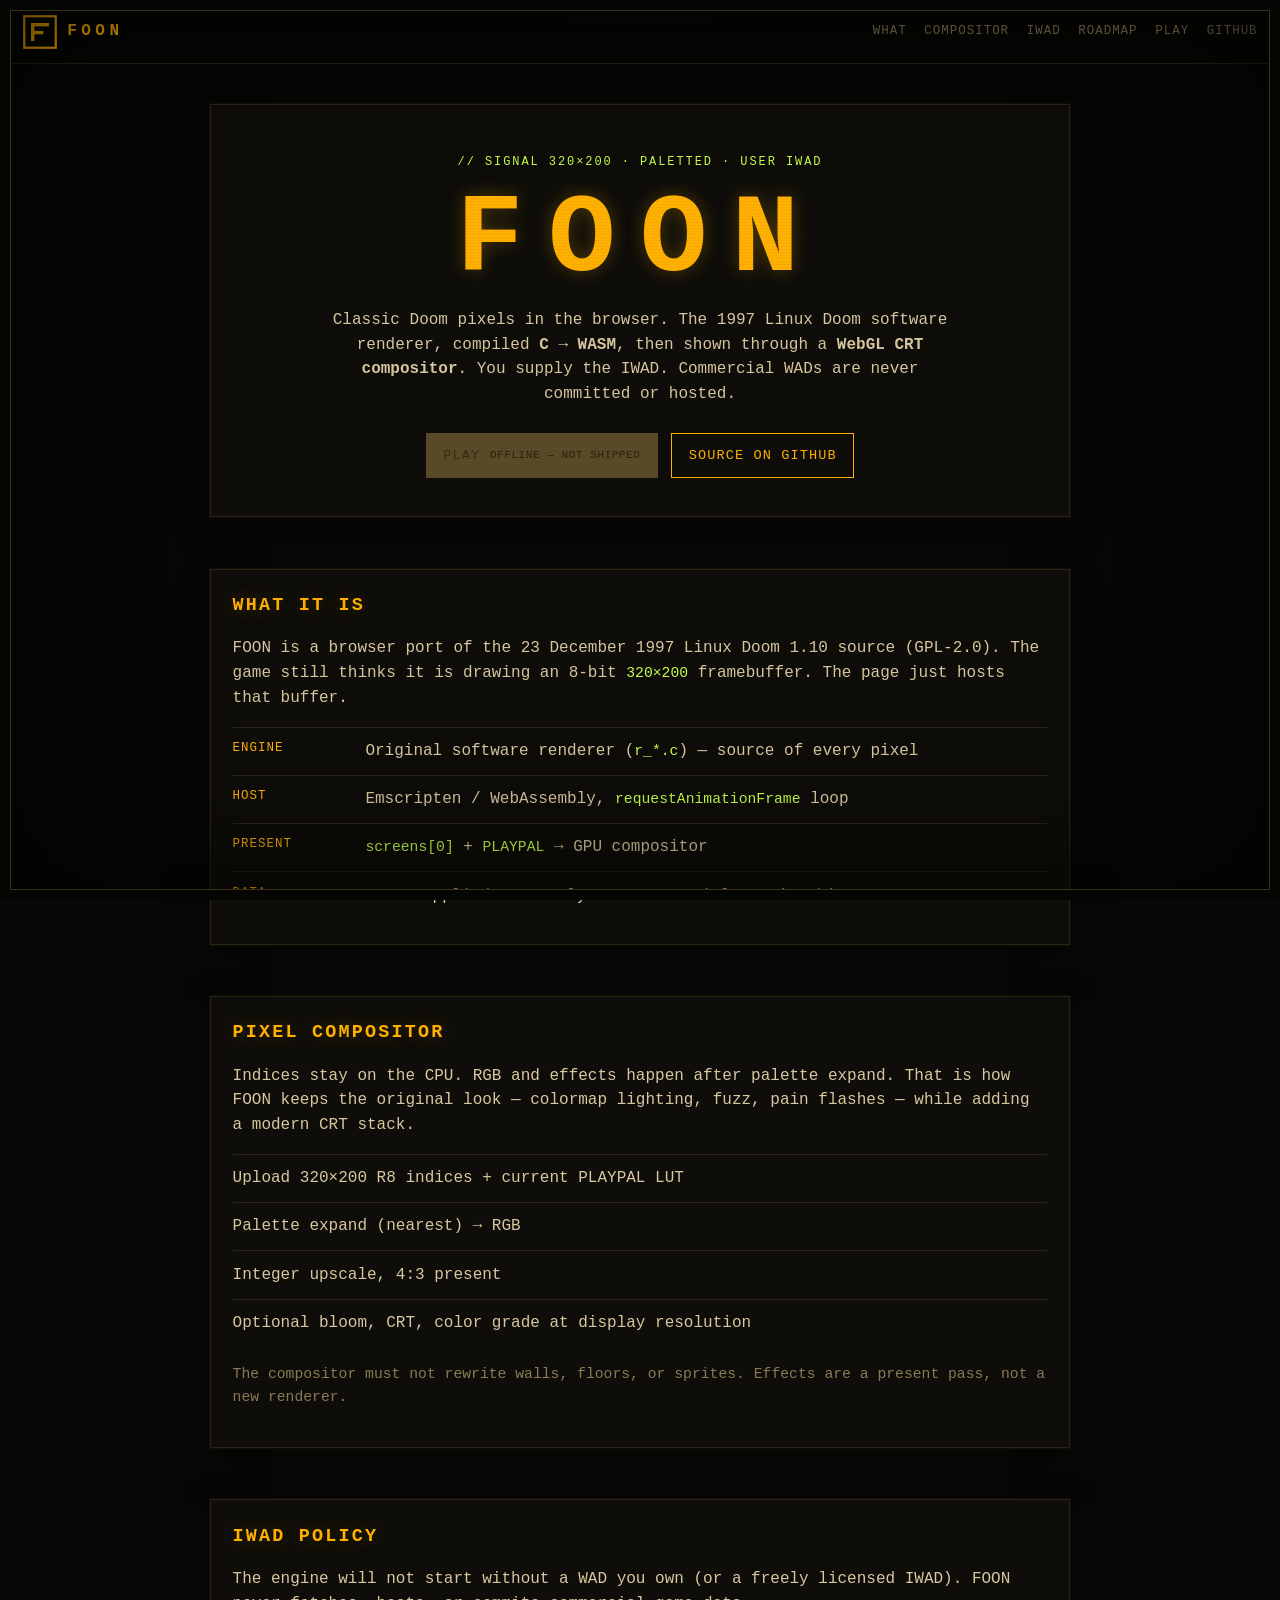
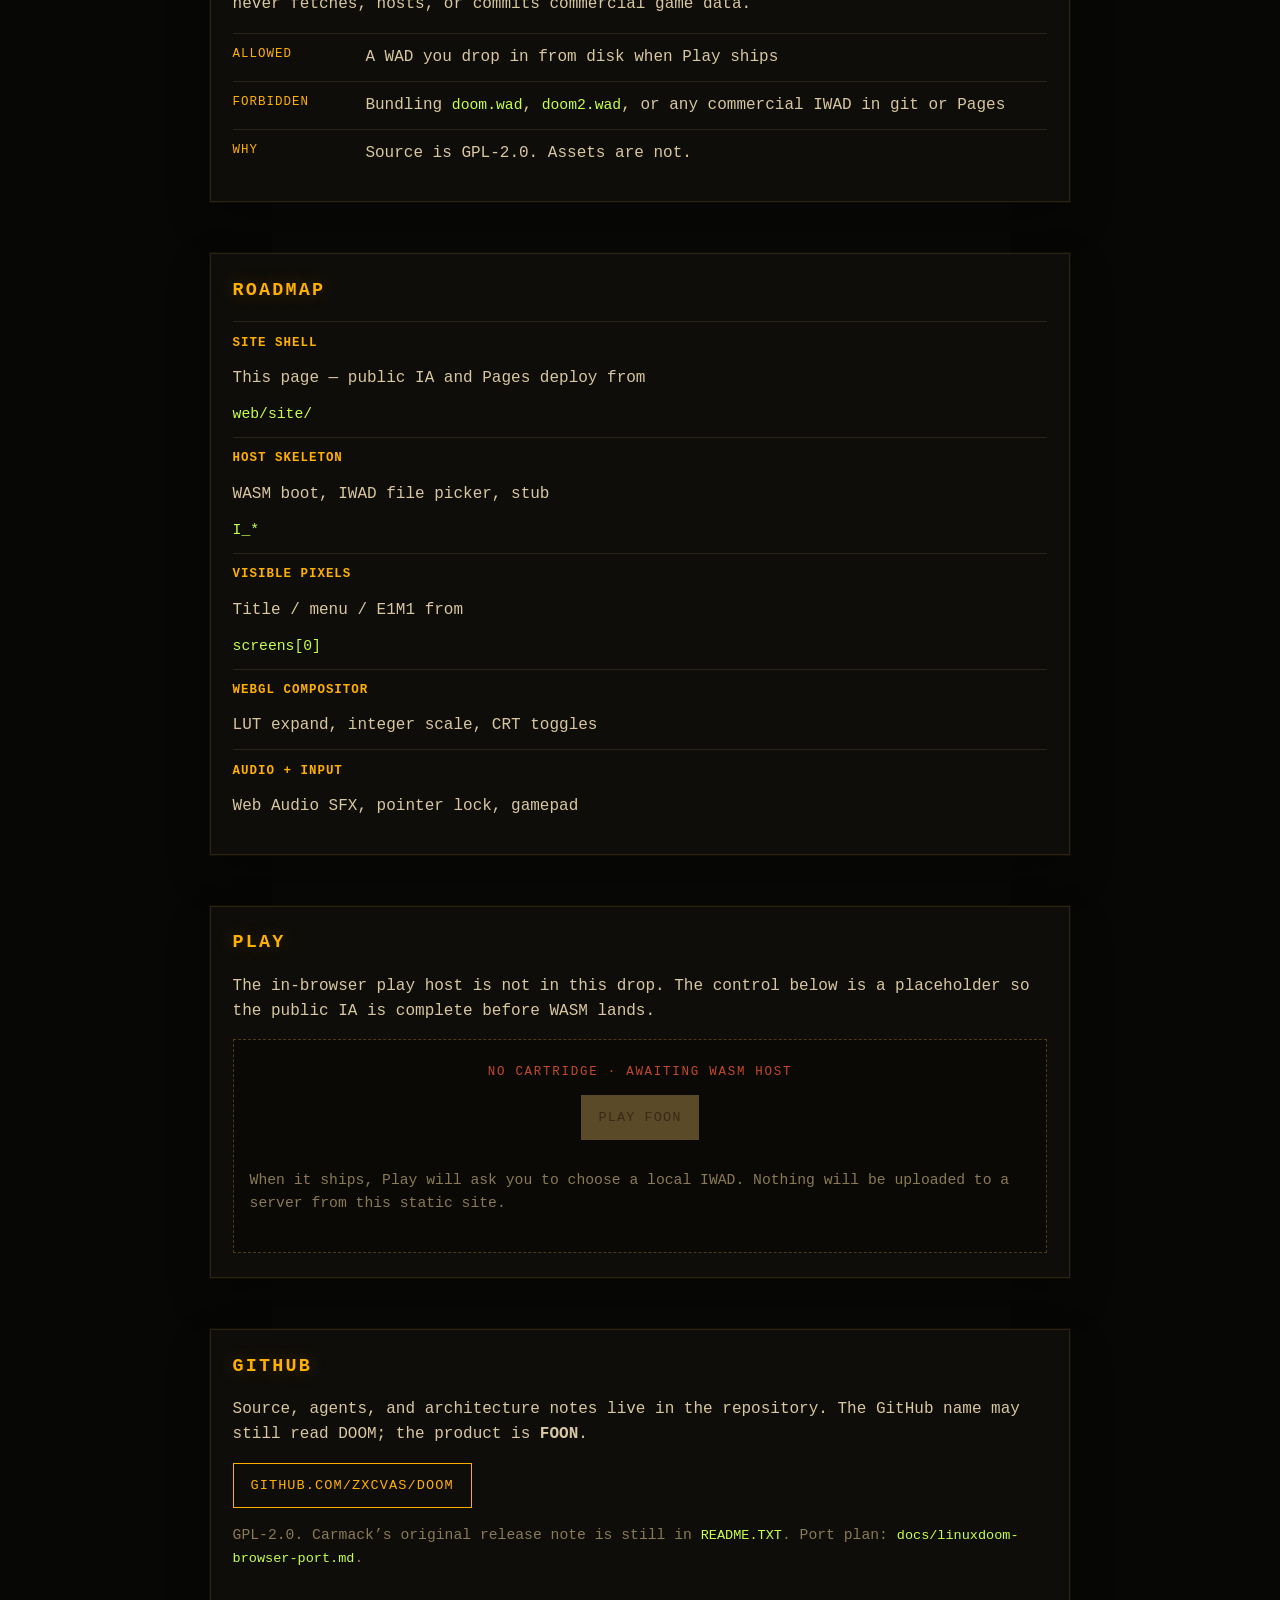
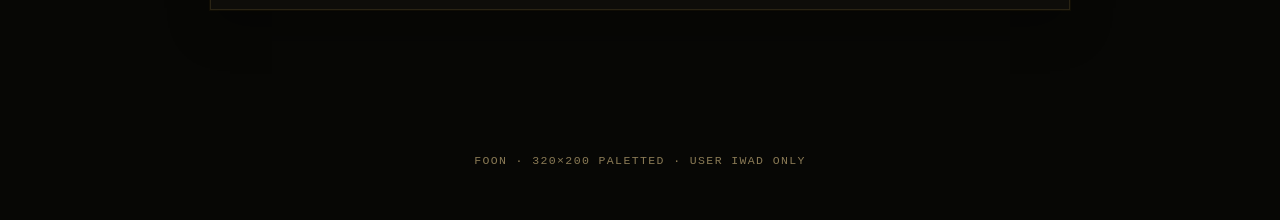
==== commit 2af4dd7f: "Polish FOON site layout after browser pass. Keep spec rows as two-column label/value, drop the chrom" ====
--- a/web/site/index.html
+++ b/web/site/index.html
@@ -1,183 +1,189 @@
 <!DOCTYPE html>
 <html lang="en">
-<head>
-  <meta charset="utf-8">
-  <script>
-    /* Resolve relative assets at site root and under /<repo>/ project Pages.
-       file:// is left alone so opening this file locally still loads styles.css. */
-    (function () {
-      if (location.protocol === "file:") return;
-      var path = location.pathname;
-      if (/\.html?$/i.test(path)) {
-        path = path.replace(/[^/]+$/, "");
-      } else if (path && path.charAt(path.length - 1) !== "/") {
-        path += "/";
-      }
-      document.write('<base href="' + path + '">');
-    })();
-  </script>
-  <meta name="viewport" content="width=device-width, initial-scale=1">
-  <meta name="description" content="FOON — classic Doom pixels in the browser. Linux Doom 1.10 software look, modern CRT compositor. Bring your own IWAD.">
-  <title>FOON — Doom pixels in the browser</title>
-  <link rel="stylesheet" href="styles.css">
-</head>
-<body>
-  <a class="skip-link" href="#main">Skip to content</a>
-  <div class="crt-overlay" aria-hidden="true"></div>
+  <head>
+    <meta charset="utf-8" />
+    <meta name="viewport" content="width=device-width, initial-scale=1" />
+    <title>FOON — classic Doom pixels in the browser</title>
+    <meta
+      name="description"
+      content="FOON: classic Doom pixels in the browser. Linux Doom 1.10 compiled C→WASM, presented through a WebGL CRT compositor. User-supplied IWAD only."
+    />
+    <link rel="icon" href="assets/wordmark.svg" type="image/svg+xml" />
+    <link rel="stylesheet" href="styles.css" />
+  </head>
+  <body>
+    <div class="crt-frame" aria-hidden="true"></div>
+    <div class="scanlines" aria-hidden="true"></div>
 
-  <header class="site-header">
-    <a class="wordmark" href="#top">FOON</a>
-    <nav class="site-nav" aria-label="Primary">
-      <a href="#about">About</a>
-      <a href="#pixels">Pixels</a>
-      <a href="#iwad">IWAD</a>
-      <a href="#roadmap">Roadmap</a>
-      <a href="#play">Play</a>
-      <a href="#source">Source</a>
-    </nav>
-  </header>
+    <header class="topbar">
+      <a class="brand" href="#hero">
+        <img src="assets/wordmark.svg" alt="" width="36" height="36" />
+        <span>FOON</span>
+      </a>
+      <nav aria-label="Sections">
+        <a href="#what">What</a>
+        <a href="#compositor">Compositor</a>
+        <a href="#iwad">IWAD</a>
+        <a href="#roadmap">Roadmap</a>
+        <a href="#play">Play</a>
+        <a href="#github">GitHub</a>
+      </nav>
+    </header>
 
-  <main id="main">
-    <section id="top" class="hero">
-      <p class="eyebrow">Linux Doom 1.10 · browser host</p>
-      <h1>FOON</h1>
-      <p class="lede">
-        Classic Doom pixels in the browser — the original 320×200 software look,
-        presented through a modern CRT compositor.
-      </p>
+    <main>
+      <section id="hero" class="hero">
+        <p class="eyebrow">// SIGNAL 320×200 · PALETTED · USER IWAD</p>
+        <h1>FOON</h1>
+        <p class="pitch">
+          Classic Doom pixels in the browser. The 1997 Linux Doom software
+          renderer, compiled <strong>C&nbsp;→&nbsp;WASM</strong>, then shown
+          through a <strong>WebGL CRT compositor</strong>. You supply the IWAD.
+          Commercial WADs are never committed or hosted.
+        </p>
+        <div class="cta-row">
+          <button class="btn btn-play" type="button" disabled>
+            Play <span class="hint">offline — not shipped</span>
+          </button>
+          <a class="btn btn-ghost" href="#github">Source on GitHub</a>
+        </div>
+      </section>
 
-      <figure class="hero-crt" aria-labelledby="hero-crt-caption">
-        <div class="bezel">
-          <svg class="framebuffer" viewBox="0 0 320 200" role="img" aria-label="Geometric placeholder of a 320 by 200 paletted framebuffer: a corridor of indexed color blocks with a status bar strip.">
-            <rect width="320" height="200" fill="#101210"/>
-            <rect width="320" height="92" fill="#1a1814"/>
-            <polygon points="0,92 128,72 192,72 320,92 320,168 192,148 128,148 0,168" fill="#3a2a1c"/>
-            <polygon points="128,72 192,72 192,148 128,148" fill="#2a2218"/>
-            <rect x="148" y="96" width="24" height="52" fill="#6b3a12"/>
-            <rect x="154" y="112" width="6" height="10" fill="#e8c04a"/>
-            <rect x="0" y="168" width="320" height="32" fill="#141210"/>
-            <rect x="8" y="174" width="36" height="20" fill="#5a2a1a"/>
-            <rect x="52" y="176" width="80" height="6" fill="#3d5a2a"/>
-            <rect x="52" y="186" width="56" height="6" fill="#8a3a1a"/>
-            <rect x="240" y="174" width="72" height="20" fill="#2a2a22"/>
-            <rect x="248" y="178" width="16" height="12" fill="#c44"/>
-            <rect x="268" y="178" width="16" height="12" fill="#4a4"/>
-            <rect x="288" y="178" width="16" height="12" fill="#cc4"/>
-          </svg>
-          <div class="scanlines" aria-hidden="true"></div>
+      <section id="what">
+        <h2>What it is</h2>
+        <p>
+          FOON is a browser port of the 23 December 1997 Linux Doom 1.10
+          source (GPL-2.0). The game still thinks it is drawing an 8-bit
+          <code>320×200</code> framebuffer. The page just hosts that buffer.
+        </p>
+        <ul class="spec">
+          <li>
+            <span class="k">Engine</span>
+            <span>Original software renderer (<code>r_*.c</code>) — source of every pixel</span>
+          </li>
+          <li>
+            <span class="k">Host</span>
+            <span>Emscripten / WebAssembly, <code>requestAnimationFrame</code> loop</span>
+          </li>
+          <li>
+            <span class="k">Present</span>
+            <span><code>screens[0]</code> + <code>PLAYPAL</code> → GPU compositor</span>
+          </li>
+          <li>
+            <span class="k">Data</span>
+            <span>User-supplied IWAD only. No commercial WAD in this tree.</span>
+          </li>
+        </ul>
+      </section>
+
+      <section id="compositor">
+        <h2>Pixel compositor</h2>
+        <p>
+          Indices stay on the CPU. RGB and effects happen after palette expand.
+          That is how FOON keeps the original look — colormap lighting, fuzz,
+          pain flashes — while adding a modern CRT stack.
+        </p>
+        <ol class="pipeline">
+          <li>Upload 320×200 R8 indices + current PLAYPAL LUT</li>
+          <li>Palette expand (nearest) → RGB</li>
+          <li>Integer upscale, 4:3 present</li>
+          <li>Optional bloom, CRT, color grade at display resolution</li>
+        </ol>
+        <p class="note">
+          The compositor must not rewrite walls, floors, or sprites. Effects are
+          a present pass, not a new renderer.
+        </p>
+      </section>
+
+      <section id="iwad">
+        <h2>IWAD policy</h2>
+        <p>
+          The engine will not start without a WAD you own (or a freely licensed
+          IWAD). FOON never fetches, hosts, or commits commercial game data.
+        </p>
+        <ul class="spec">
+          <li>
+            <span class="k">Allowed</span>
+            <span>A WAD you drop in from disk when Play ships</span>
+          </li>
+          <li>
+            <span class="k">Forbidden</span>
+            <span>
+              Bundling <code>doom.wad</code>, <code>doom2.wad</code>, or any
+              commercial IWAD in git or Pages
+            </span>
+          </li>
+          <li>
+            <span class="k">Why</span>
+            <span>Source is GPL-2.0. Assets are not.</span>
+          </li>
+        </ul>
+      </section>
+
+      <section id="roadmap">
+        <h2>Roadmap</h2>
+        <ol class="roadmap">
+          <li>
+            <strong>Site shell</strong>
+            This page — public IA and Pages deploy from <code>web/site/</code>
+          </li>
+          <li>
+            <strong>Host skeleton</strong>
+            WASM boot, IWAD file picker, stub <code>I_*</code>
+          </li>
+          <li>
+            <strong>Visible pixels</strong>
+            Title / menu / E1M1 from <code>screens[0]</code>
+          </li>
+          <li>
+            <strong>WebGL compositor</strong>
+            LUT expand, integer scale, CRT toggles
+          </li>
+          <li>
+            <strong>Audio + input</strong>
+            Web Audio SFX, pointer lock, gamepad
+          </li>
+        </ol>
+      </section>
+
+      <section id="play">
+        <h2>Play</h2>
+        <p>
+          The in-browser play host is not in this drop. The control below is a
+          placeholder so the public IA is complete before WASM lands.
+        </p>
+        <div class="play-panel">
+          <p class="play-status">NO CARTRIDGE · AWAITING WASM HOST</p>
+          <button class="btn btn-play" type="button" disabled title="WASM play host is not shipped yet">
+            Play FOON
+          </button>
+          <p class="note">
+            When it ships, Play will ask you to choose a local IWAD. Nothing
+            will be uploaded to a server from this static site.
+          </p>
         </div>
-        <figcaption id="hero-crt-caption">
-          320×200 · 8-bit indices · PLAYPAL · art placeholder
-        </figcaption>
-      </figure>
+      </section>
 
-      <div class="cta-row">
-        <a class="btn btn-primary" href="https://github.com/zxcvas/DOOM">View source on GitHub</a>
-        <a class="btn btn-ghost" href="#about">How it works</a>
-        <a class="btn btn-disabled" role="link" aria-disabled="true" tabindex="-1">Play — Coming soon</a>
-      </div>
-    </section>
+      <section id="github">
+        <h2>GitHub</h2>
+        <p>
+          Source, agents, and architecture notes live in the repository.
+          The GitHub name may still read DOOM; the product is <strong>FOON</strong>.
+        </p>
+        <p>
+          <a class="btn btn-ghost" href="https://github.com/zxcvas/DOOM">
+            github.com/zxcvas/DOOM
+          </a>
+        </p>
+        <p class="note">
+          GPL-2.0. Carmack’s original release note is still in
+          <code>README.TXT</code>. Port plan:
+          <code>docs/linuxdoom-browser-port.md</code>.
+        </p>
+      </section>
+    </main>
 
-    <section id="about">
-      <h2>What it is</h2>
-      <p>
-        FOON is a public host for the 23 December 1997 Linux Doom 1.10 source.
-        The portable C core — simulation, WAD loader, UI, and the original
-        software renderer — stays C. The later compile path is
-        <strong>C → WebAssembly</strong>.
-      </p>
-      <p>
-        Pixels stay authentic because colormap lighting, fuzz shadows, palette
-        flashes, and patch drawing remain CPU software. The renderer still
-        writes a 320×200 8-bit paletted framebuffer
-        (<code>screens[0]</code> + <code>PLAYPAL</code>). We do not rewrite
-        <code>r_*.c</code> into a GPU world renderer.
-      </p>
-    </section>
-
-    <section id="pixels">
-      <h2>Indices on the CPU. RGB on the GPU.</h2>
-      <p>
-        The compositor is the only modern layer. Palette indices stay on the
-        CPU. After that buffer is complete, the GPU expands the current
-        <code>PLAYPAL</code> LUT to RGB, integer-upscales with nearest
-        sampling (4:3 present, not square pixels), then runs CRT, bloom, and
-        color grade.
-      </p>
-      <ol class="pipeline">
-        <li><span>0</span> 320×200 R8 indices</li>
-        <li><span>1</span> Palette expand</li>
-        <li><span>2</span> Integer upscale</li>
-        <li><span>3</span> CRT / bloom / grade</li>
-      </ol>
-    </section>
-
-    <section id="iwad">
-      <h2>Bring your own IWAD</h2>
-      <p>
-        Game data is not in this repository and never will be. FOON will not
-        host, fetch, or ship commercial WAD files. You supply an IWAD you own
-        — <code>doom.wad</code>, <code>doom2.wad</code>, shareware
-        <code>doom1.wad</code>, or a freely licensed replacement.
-      </p>
-      <p class="callout">No IWAD, no game. Bring your own.</p>
-    </section>
-
-    <section id="roadmap">
-      <h2>Roadmap</h2>
-      <ol class="phases">
-        <li>
-          <strong>Phase 0 — Host skeleton</strong>
-          Emscripten toolchain, play-shell page, IWAD picker, stub <code>I_*</code>.
-        </li>
-        <li>
-          <strong>Phase 1 — Visible pixels</strong>
-          Title screen and E1M1 from the software buffer; non-blocking loop.
-        </li>
-        <li>
-          <strong>Phase 2 — Real compositor</strong>
-          WebGL present: index texture + palette LUT, integer upscale, 4:3.
-        </li>
-        <li>
-          <strong>Phase 3 — Audio &amp; input</strong>
-          Web Audio SFX, pointer-lock mouse, optional gamepad.
-        </li>
-        <li>
-          <strong>Phase 4 — Modern effects</strong>
-          CRT, bloom, color grade as toggles; A/B against palette-only.
-        </li>
-        <li>
-          <strong>Phase 5 — Mods <em>(optional)</em></strong>
-          One gameplay slice or PWAD loader UI — not a renderer rewrite.
-        </li>
-      </ol>
-    </section>
-
-    <section id="play">
-      <h2>Play</h2>
-      <p>
-        The in-browser play shell is not in this drop. When it lands it will
-        sit beside this marketing site and refuse to run without a
-        user-supplied IWAD.
-      </p>
-      <p>
-        <a class="btn btn-disabled" role="link" aria-disabled="true" tabindex="-1">Play — Coming soon</a>
-      </p>
-    </section>
-
-    <section id="source">
-      <h2>Source</h2>
-      <p>
-        This project is on GitHub:
-        <a href="https://github.com/zxcvas/DOOM">github.com/zxcvas/DOOM</a>.
-        Engine source is <strong>GPL-2.0</strong>. You still need real Doom
-        data you own; the license covers the code, not commercial IWADs.
-      </p>
-    </section>
-  </main>
-
-  <footer class="site-footer">
-    <p>FOON · Linux Doom 1.10 browser port · GPL-2.0</p>
-  </footer>
-</body>
+    <footer>
+      <p>FOON · 320×200 paletted · user IWAD only</p>
+    </footer>
+  </body>
 </html>
--- a/web/site/styles.css
+++ b/web/site/styles.css
@@ -1,16 +1,15 @@
 :root {
-  --bg: #07090a;
-  --bg-elev: #101614;
-  --line: #24302a;
-  --text: #e6f2ea;
-  --muted: #9aad9f;
-  --phosphor: #7cff9e;
-  --phosphor-dim: #3d8f58;
-  --amber: #f0c14b;
-  --danger: #e24b4b;
-  --focus: #b8ffd0;
-  --max: 44rem;
-  --gutter: 1.25rem;
+  --bg: #070705;
+  --bg-panel: #0e0d09;
+  --ink: #d8c7a0;
+  --ink-dim: #8a7a55;
+  --amber: #ffb000;
+  --amber-hot: #ffd36a;
+  --phosphor: #c8ff4a;
+  --line: #2a2414;
+  --danger: #c44a2a;
+  --font: "IBM Plex Mono", "Share Tech Mono", ui-monospace, "Cascadia Mono",
+    Menlo, Consolas, monospace;
 }
 
 *,
@@ -23,326 +22,278 @@
   scroll-behavior: smooth;
 }
 
-@media (prefers-reduced-motion: reduce) {
-  html {
-    scroll-behavior: auto;
-  }
-
-  .hero-crt .framebuffer {
-    animation: none;
-  }
-}
-
 body {
   margin: 0;
   min-height: 100vh;
+  color: var(--ink);
+  font-family: var(--font);
+  font-size: 16px;
+  line-height: 1.55;
   background:
-    radial-gradient(120% 80% at 50% -10%, #122018 0%, transparent 55%),
+    radial-gradient(1200px 700px at 50% -10%, rgba(255, 176, 0, 0.07), transparent 55%),
     var(--bg);
-  color: var(--text);
-  font-family: ui-monospace, "Cascadia Code", "SF Mono", Menlo, Consolas, "Liberation Mono", monospace;
-  font-size: 1rem;
-  line-height: 1.6;
-}
-
-.crt-overlay {
+}
+
+body::after {
+  content: "";
   pointer-events: none;
   position: fixed;
   inset: 0;
   z-index: 8;
+  box-shadow: inset 0 0 120px 24px rgba(0, 0, 0, 0.72);
+}
+
+.scanlines,
+.crt-frame {
+  pointer-events: none;
+  position: fixed;
+  inset: 0;
+}
+
+.scanlines {
+  z-index: 7;
   background: repeating-linear-gradient(
     to bottom,
-    rgb(0 0 0 / 0.12) 0,
-    rgb(0 0 0 / 0.12) 1px,
+    rgba(0, 0, 0, 0.14) 0,
+    rgba(0, 0, 0, 0.14) 1px,
     transparent 1px,
     transparent 3px
   );
-  mix-blend-mode: multiply;
-}
-
-.skip-link {
-  position: absolute;
-  left: 0.75rem;
-  top: -3rem;
-  z-index: 20;
-  padding: 0.4rem 0.7rem;
-  background: var(--phosphor);
-  color: #041208;
-  text-decoration: none;
-  font-weight: 700;
-}
-
-.skip-link:focus {
-  top: 0.75rem;
+  opacity: 0.22;
+}
+
+.crt-frame {
+  z-index: 9;
+  border: 10px solid #050503;
+  box-shadow: inset 0 0 0 1px #3a3018;
 }
 
 a {
+  color: var(--amber);
+}
+
+a:hover {
+  color: var(--amber-hot);
+}
+
+code {
   color: var(--phosphor);
-}
-
-a:hover {
-  color: var(--focus);
-}
-
-a:focus-visible,
-.btn:focus-visible,
-.wordmark:focus-visible {
-  outline: 2px solid var(--focus);
-  outline-offset: 3px;
-}
-
-.site-header {
+  font-family: inherit;
+  font-size: 0.92em;
+}
+
+.topbar {
   position: sticky;
   top: 0;
-  z-index: 10;
-  display: flex;
-  flex-wrap: wrap;
+  z-index: 6;
+  display: flex;
   align-items: center;
   justify-content: space-between;
-  gap: 0.75rem 1.25rem;
-  padding: 0.85rem var(--gutter);
-  background: rgb(7 9 10 / 0.92);
+  gap: 1rem;
+  padding: 0.85rem 1.4rem;
+  background: rgba(7, 7, 5, 0.88);
   border-bottom: 1px solid var(--line);
-  backdrop-filter: blur(8px);
-}
-
-.wordmark {
-  color: var(--phosphor);
+  backdrop-filter: blur(6px);
+}
+
+.brand {
+  display: flex;
+  align-items: center;
+  gap: 0.55rem;
+  color: var(--amber);
   text-decoration: none;
   letter-spacing: 0.28em;
   font-weight: 700;
 }
 
-.site-nav {
+.brand img {
+  image-rendering: pixelated;
+}
+
+nav {
   display: flex;
   flex-wrap: wrap;
-  gap: 0.55rem 1rem;
-}
-
-.site-nav a {
-  color: var(--muted);
+  gap: 0.85rem 1.1rem;
+}
+
+nav a {
+  color: var(--ink-dim);
   text-decoration: none;
-  font-size: 0.85rem;
   text-transform: uppercase;
   letter-spacing: 0.08em;
-}
-
-.site-nav a:hover,
-.site-nav a:focus-visible {
-  color: var(--text);
+  font-size: 0.78rem;
+}
+
+nav a:hover {
+  color: var(--amber);
 }
 
 main {
-  width: min(var(--max), calc(100% - 2 * var(--gutter)));
+  width: min(860px, calc(100% - 2.4rem));
   margin: 0 auto;
   padding: 2.5rem 0 4rem;
 }
 
 section {
-  padding: 2.75rem 0;
-  border-bottom: 1px solid var(--line);
-}
-
-section:last-of-type {
-  border-bottom: 0;
+  margin: 0 0 3.2rem;
+  padding: 1.4rem 1.35rem 1.5rem;
+  scroll-margin-top: 5.5rem;
+  background: var(--bg-panel);
+  border: 1px solid var(--line);
+  box-shadow: 0 0 0 1px rgba(255, 176, 0, 0.04), 0 18px 40px rgba(0, 0, 0, 0.28);
+}
+
+h1,
+h2 {
+  margin: 0 0 0.7rem;
+  color: var(--amber);
+  letter-spacing: 0.12em;
+  text-transform: uppercase;
+  text-shadow: 0 0 18px rgba(255, 176, 0, 0.28);
+}
+
+h2 {
+  font-size: 1.15rem;
 }
 
 .hero {
-  padding-top: 1.5rem;
   text-align: center;
+  padding: 3rem 1.2rem 2.4rem;
 }
 
 .eyebrow {
-  margin: 0 0 0.6rem;
-  color: var(--phosphor-dim);
-  text-transform: uppercase;
+  margin: 0 0 0.8rem;
+  color: var(--phosphor);
   letter-spacing: 0.16em;
   font-size: 0.75rem;
 }
 
-h1 {
-  margin: 0 0 0.75rem;
-  font-size: clamp(3.2rem, 16vw, 6.5rem);
-  line-height: 0.9;
-  letter-spacing: 0.18em;
-  color: var(--phosphor);
-  text-shadow: 0 0 24px rgb(124 255 158 / 0.28);
-}
-
-h2 {
-  margin: 0 0 1rem;
-  font-size: 1.35rem;
+.hero h1 {
+  font-size: clamp(3.4rem, 14vw, 7rem);
+  letter-spacing: 0.22em;
+  line-height: 1;
+}
+
+.pitch {
+  max-width: 40rem;
+  margin: 0.4rem auto 1.6rem;
+  color: var(--ink);
+}
+
+.cta-row,
+.play-panel {
+  display: flex;
+  flex-wrap: wrap;
+  align-items: center;
+  justify-content: center;
+  gap: 0.8rem;
+}
+
+.play-panel {
+  flex-direction: column;
+  padding: 1.4rem 1rem;
+  border: 1px dashed #4a3a16;
+  background: #0a0906;
+}
+
+.play-status {
+  margin: 0;
+  color: var(--danger);
+  letter-spacing: 0.14em;
+  font-size: 0.78rem;
+}
+
+.btn {
+  display: inline-flex;
+  align-items: center;
+  gap: 0.6rem;
+  padding: 0.7rem 1.05rem;
+  border: 1px solid var(--amber);
+  color: var(--bg);
+  background: var(--amber);
+  text-decoration: none;
+  text-transform: uppercase;
+  letter-spacing: 0.08em;
+  font: inherit;
+  font-size: 0.85rem;
+}
+
+.btn-ghost {
+  color: var(--amber);
+  background: transparent;
+}
+
+.btn-play:disabled {
+  cursor: not-allowed;
+  color: #3a2a16;
+  background: #5a4a28;
+  border-color: #5a4a28;
+}
+
+.btn .hint {
+  color: #2a220f;
+  font-size: 0.7rem;
   letter-spacing: 0.04em;
-  color: var(--phosphor);
-}
-
-.lede,
-section p {
-  margin: 0 0 1rem;
-  color: var(--text);
-}
-
-.lede {
-  max-width: 38rem;
-  margin-left: auto;
-  margin-right: auto;
-  color: var(--muted);
-}
-
-code {
-  color: var(--amber);
-  font-size: 0.92em;
-}
-
-.hero-crt {
-  width: min(36rem, 100%);
-  margin: 2rem auto 1.75rem;
-}
-
-.bezel {
-  position: relative;
-  padding: 0.7rem;
-  background: linear-gradient(160deg, #2a332c, #121614 55%, #0b0e0c);
-  border: 1px solid #3d4a40;
-  border-radius: 1.1rem;
-  box-shadow:
-    inset 0 0 0 6px #0c100e,
-    0 0 40px rgb(124 255 158 / 0.08);
-}
-
-.framebuffer {
-  display: block;
-  width: 100%;
-  height: auto;
-  aspect-ratio: 320 / 200;
-  background: #101210;
-  image-rendering: pixelated;
-}
-
-.scanlines {
-  pointer-events: none;
-  position: absolute;
-  inset: 0.7rem;
-  background: repeating-linear-gradient(
-    to bottom,
-    rgb(255 255 255 / 0.04) 0,
-    rgb(255 255 255 / 0.04) 1px,
-    transparent 1px,
-    transparent 3px
-  );
-}
-
-.hero-crt figcaption {
-  margin-top: 0.65rem;
-  color: var(--muted);
-  font-size: 0.75rem;
-  letter-spacing: 0.08em;
-  text-transform: uppercase;
-}
-
-.cta-row {
-  display: flex;
-  flex-wrap: wrap;
-  justify-content: center;
-  gap: 0.7rem;
-}
-
-.btn {
-  display: inline-block;
-  padding: 0.65rem 1rem;
-  border: 1px solid var(--phosphor-dim);
-  border-radius: 0.15rem;
-  color: var(--phosphor);
-  text-decoration: none;
-  font: inherit;
-  font-size: 0.9rem;
-}
-
-.btn-primary {
-  background: var(--phosphor);
-  border-color: var(--phosphor);
-  color: #041208;
-  font-weight: 700;
-}
-
-.btn-primary:hover {
-  background: var(--focus);
-  color: #041208;
-}
-
-.btn-ghost:hover {
-  background: rgb(124 255 158 / 0.08);
-  color: var(--focus);
-}
-
-.btn-disabled,
-.btn[aria-disabled="true"] {
-  border-color: #4a2a2a;
-  color: #c98989;
-  cursor: not-allowed;
-  opacity: 0.7;
-  pointer-events: none;
-}
-
+}
+
+.spec,
 .pipeline,
-.phases {
-  margin: 1.25rem 0 0;
+.roadmap {
+  margin: 1rem 0 0;
   padding: 0;
   list-style: none;
 }
 
-.pipeline {
+.spec li,
+.pipeline li,
+.roadmap li {
   display: grid;
-  gap: 0.6rem;
-}
-
-@media (min-width: 640px) {
-  .pipeline {
-    grid-template-columns: repeat(2, 1fr);
+  grid-template-columns: 7.5rem 1fr;
+  gap: 0.8rem;
+  padding: 0.7rem 0;
+  border-top: 1px solid var(--line);
+}
+
+.pipeline li,
+.roadmap li {
+  grid-template-columns: 1fr;
+}
+
+.spec .k,
+.roadmap strong {
+  color: var(--amber);
+  letter-spacing: 0.08em;
+  text-transform: uppercase;
+  font-size: 0.78rem;
+}
+
+.note {
+  margin-top: 1rem;
+  color: var(--ink-dim);
+  font-size: 0.92rem;
+}
+
+footer {
+  padding: 1rem 1.2rem 2.4rem;
+  text-align: center;
+  color: var(--ink-dim);
+  letter-spacing: 0.12em;
+  text-transform: uppercase;
+  font-size: 0.72rem;
+}
+
+@media (max-width: 720px) {
+  .topbar {
+    flex-direction: column;
+    align-items: flex-start;
   }
-}
-
-.pipeline li,
-.phases li {
-  padding: 0.85rem 1rem;
-  background: var(--bg-elev);
-  border: 1px solid var(--line);
-}
-
-.pipeline span {
-  display: inline-block;
-  min-width: 1.5rem;
-  margin-right: 0.4rem;
-  color: var(--phosphor);
-}
-
-.phases {
-  display: grid;
-  gap: 0.7rem;
-}
-
-.phases li strong {
-  display: block;
-  margin-bottom: 0.25rem;
-  color: var(--text);
-}
-
-.phases em {
-  font-style: normal;
-  color: var(--muted);
-}
-
-.callout {
-  padding: 0.85rem 1rem;
-  border-left: 3px solid var(--amber);
-  background: rgb(240 193 75 / 0.08);
-  color: var(--amber);
-}
-
-.site-footer {
-  padding: 1.25rem var(--gutter) 2.5rem;
-  border-top: 1px solid var(--line);
-  color: var(--muted);
-  text-align: center;
-  font-size: 0.85rem;
-}
+
+  .spec li {
+    grid-template-columns: 1fr;
+    gap: 0.2rem;
+  }
+
+  .crt-frame {
+    border-width: 6px;
+  }
+}
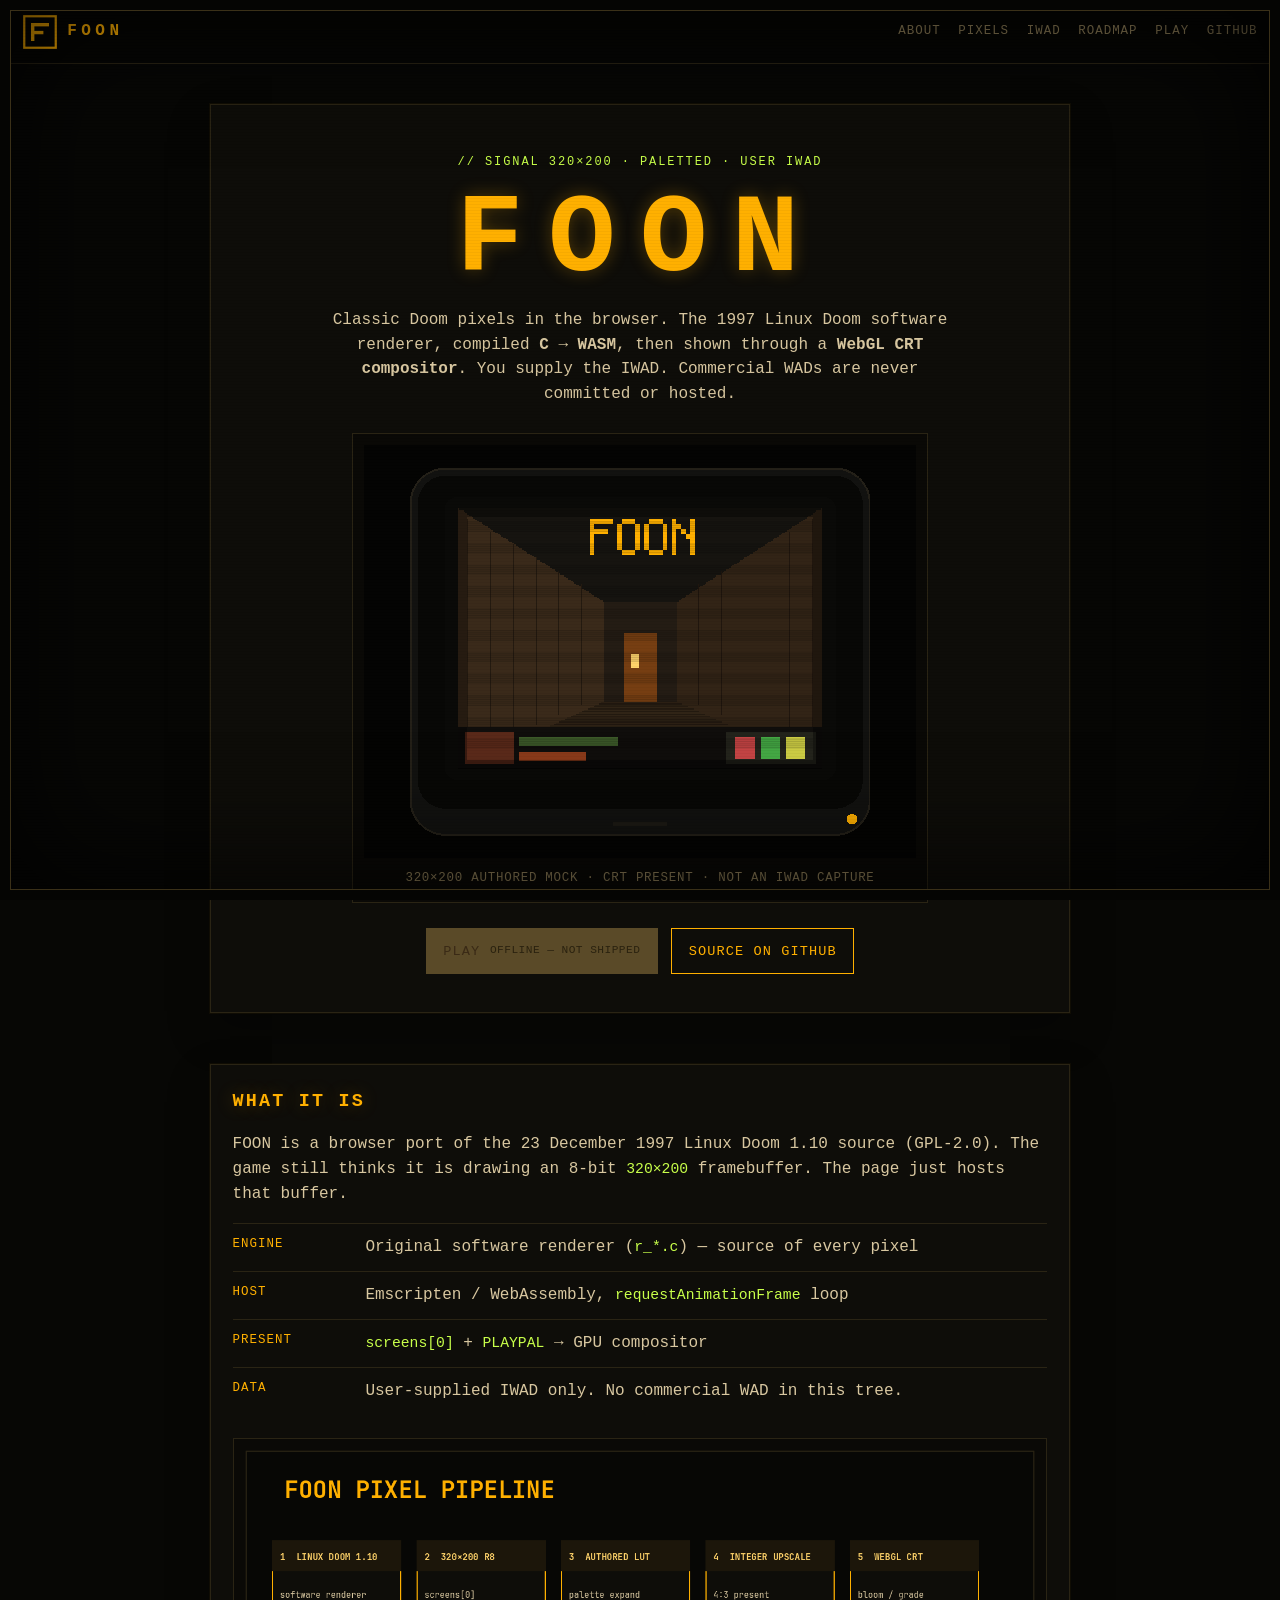
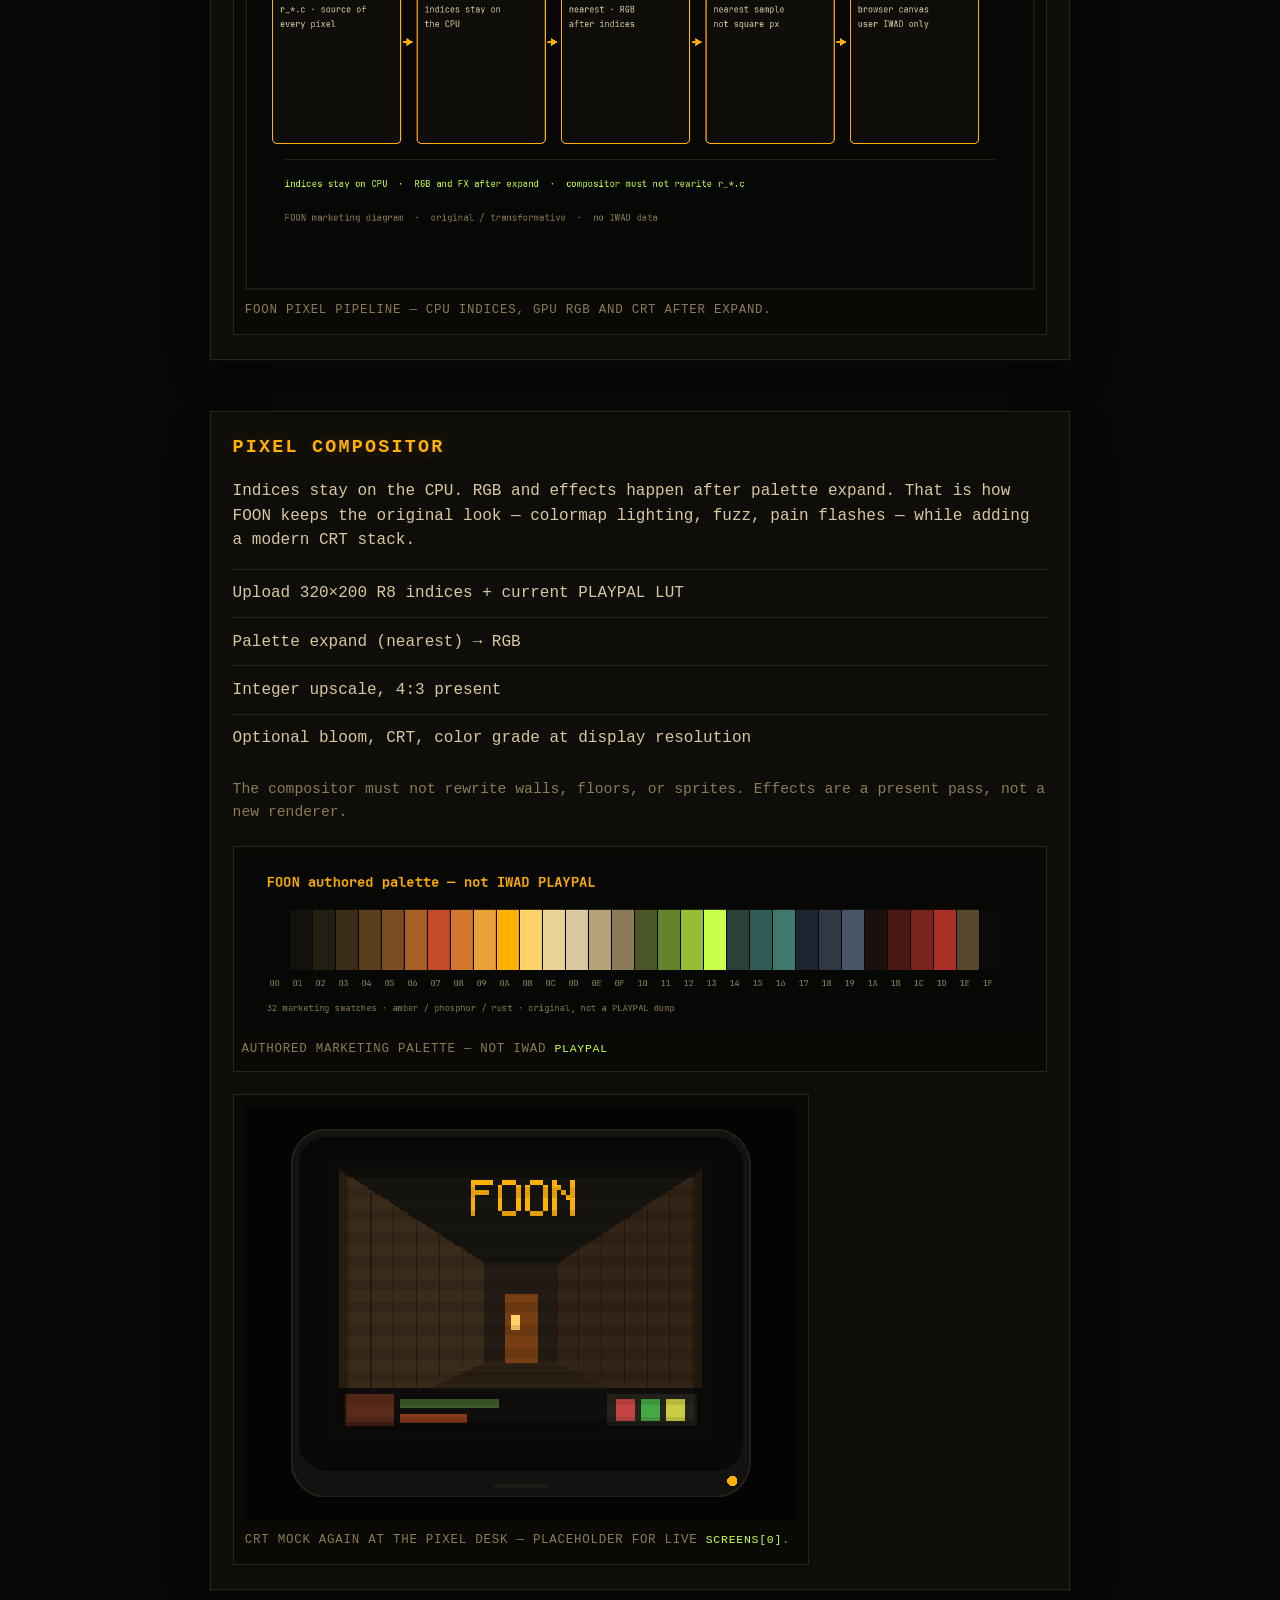
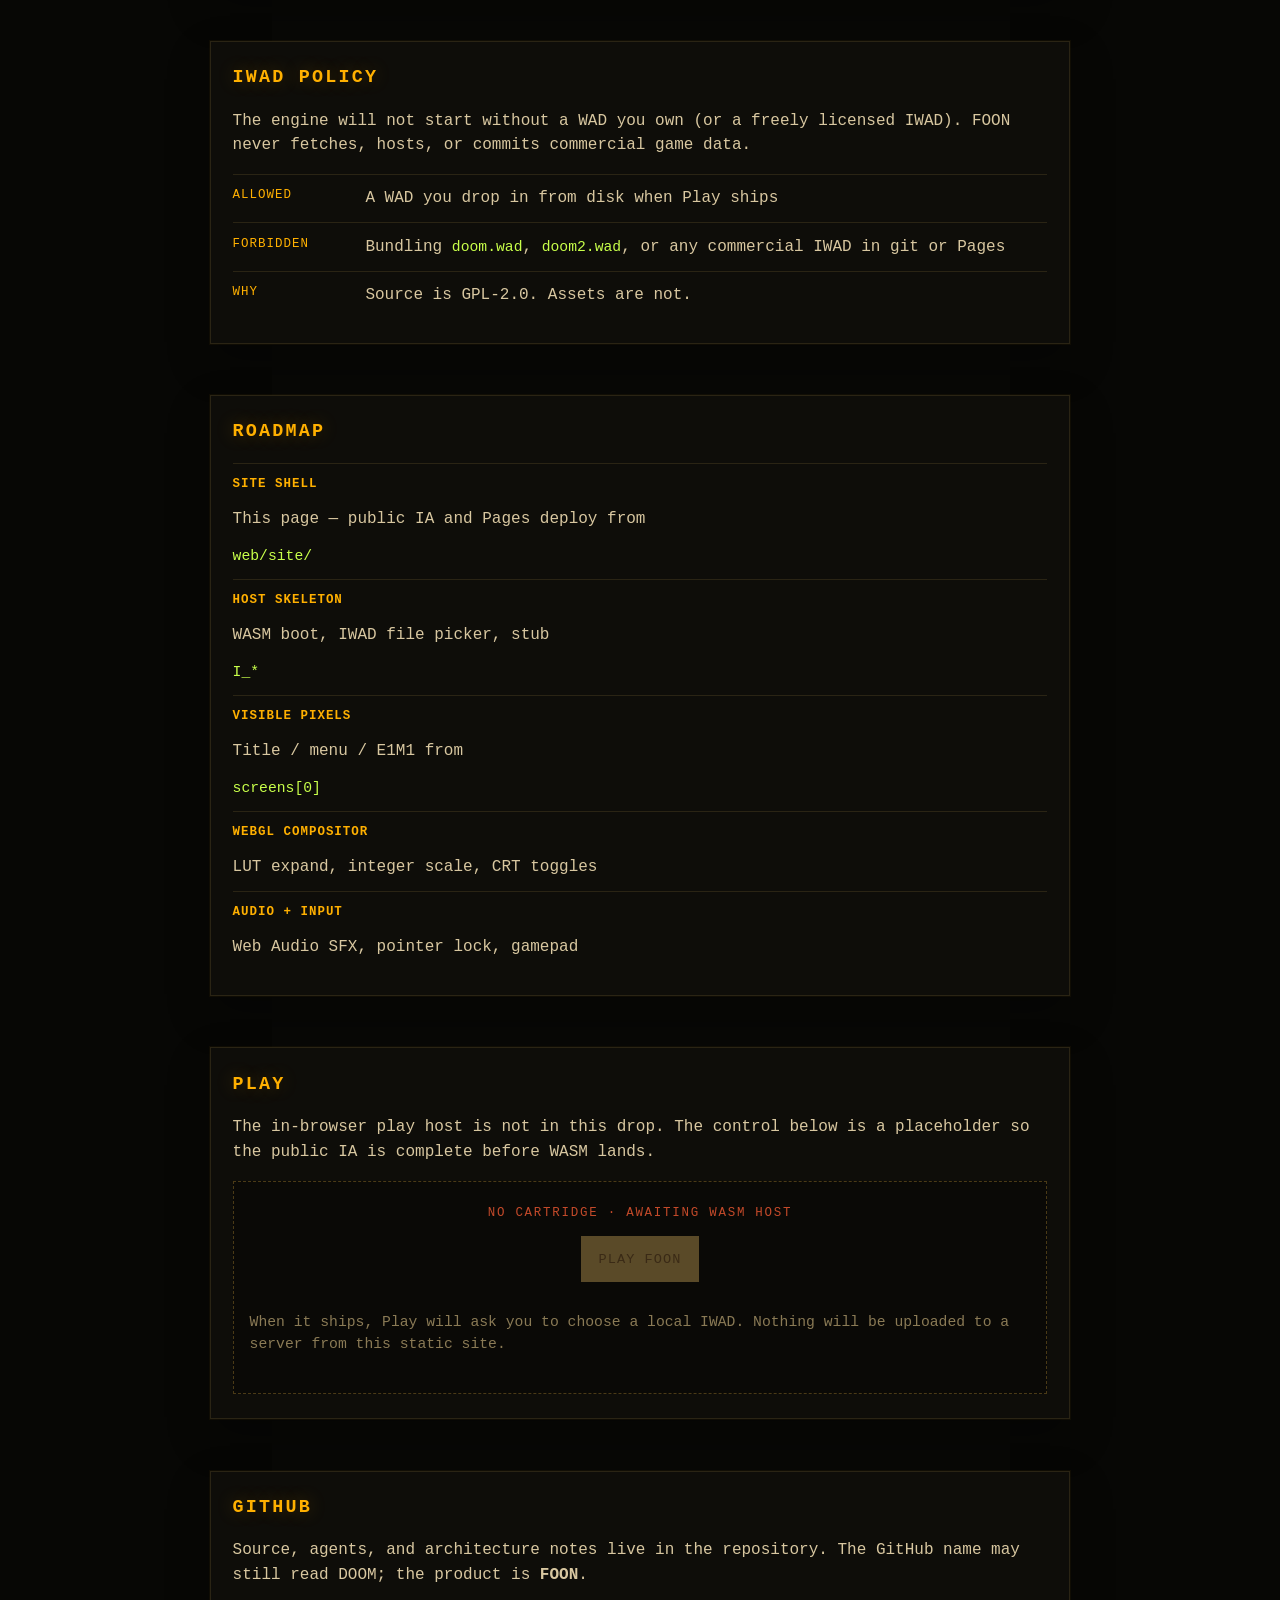
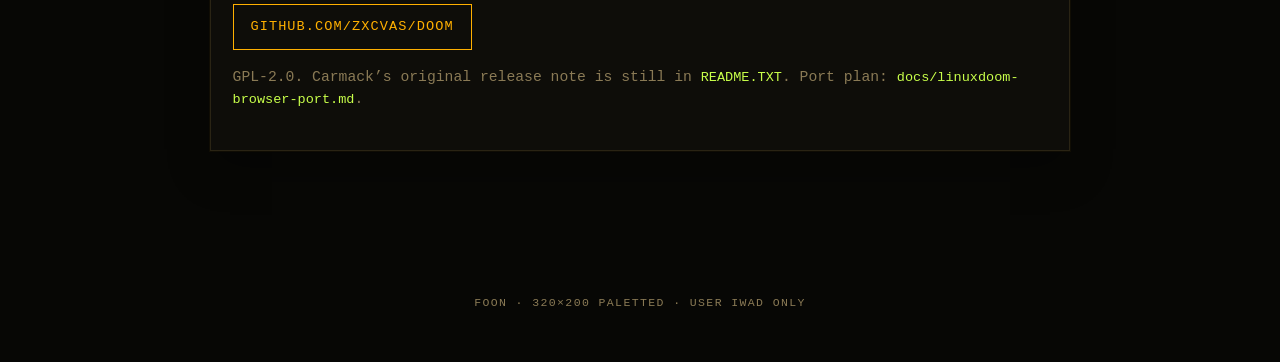
==== commit c2e9148e: "Add FOON marketing art to the public site shell. Original CRT mock, authored palette strip, and FOON" ====
--- a/web/site/index.html
+++ b/web/site/index.html
@@ -21,8 +21,8 @@
         <span>FOON</span>
       </a>
       <nav aria-label="Sections">
-        <a href="#what">What</a>
-        <a href="#compositor">Compositor</a>
+        <a href="#about">About</a>
+        <a href="#pixels">Pixels</a>
         <a href="#iwad">IWAD</a>
         <a href="#roadmap">Roadmap</a>
         <a href="#play">Play</a>
@@ -40,6 +40,17 @@
           through a <strong>WebGL CRT compositor</strong>. You supply the IWAD.
           Commercial WADs are never committed or hosted.
         </p>
+        <figure class="hero-art">
+          <img
+            src="assets/crt-screenshot-mock.png"
+            width="1152"
+            height="864"
+            alt="Original FOON CRT mock: a 320×200 geometric corridor and status strip on a phosphor screen, with FOON in amber pixels. Not a game screenshot."
+          />
+          <figcaption>
+            320×200 authored mock · CRT present · not an IWAD capture
+          </figcaption>
+        </figure>
         <div class="cta-row">
           <button class="btn btn-play" type="button" disabled>
             Play <span class="hint">offline — not shipped</span>
@@ -48,7 +59,7 @@
         </div>
       </section>
 
-      <section id="what">
+      <section id="about">
         <h2>What it is</h2>
         <p>
           FOON is a browser port of the 23 December 1997 Linux Doom 1.10
@@ -73,9 +84,18 @@
             <span>User-supplied IWAD only. No commercial WAD in this tree.</span>
           </li>
         </ul>
-      </section>
-
-      <section id="compositor">
+        <figure class="diagram-art">
+          <img
+            src="assets/architecture-diagram.png"
+            width="1400"
+            height="780"
+            alt="FOON PIXEL PIPELINE: Linux Doom 1.10 software renderer to 320×200 R8 indices, authored LUT expand, integer 4:3 upscale, then WebGL CRT compositor."
+          />
+          <figcaption>FOON PIXEL PIPELINE — CPU indices, GPU RGB and CRT after expand.</figcaption>
+        </figure>
+      </section>
+
+      <section id="pixels">
         <h2>Pixel compositor</h2>
         <p>
           Indices stay on the CPU. RGB and effects happen after palette expand.
@@ -92,6 +112,26 @@
           The compositor must not rewrite walls, floors, or sprites. Effects are
           a present pass, not a new renderer.
         </p>
+        <figure class="palette-art">
+          <img
+            src="assets/palette-strip.png"
+            width="1280"
+            height="280"
+            alt="FOON authored 32-color marketing palette strip in amber, phosphor, rust, and tan. Not an IWAD PLAYPAL dump."
+          />
+          <figcaption>
+            Authored marketing palette — not IWAD <code>PLAYPAL</code>
+          </figcaption>
+        </figure>
+        <figure class="hero-art pixels-crt">
+          <img
+            src="assets/crt-screenshot-mock.png"
+            width="1152"
+            height="864"
+            alt="Same FOON CRT mock as the hero: original geometric framebuffer in a bezel, not commercial game art."
+          />
+          <figcaption>CRT mock again at the pixel desk — placeholder for live <code>screens[0]</code>.</figcaption>
+        </figure>
       </section>
 
       <section id="iwad">
--- a/web/site/styles.css
+++ b/web/site/styles.css
@@ -180,6 +180,52 @@
   color: var(--ink);
 }
 
+figure {
+  margin: 1.4rem 0 0;
+  padding: 0;
+}
+
+figcaption {
+  margin: 0.65rem 0 0;
+  color: var(--ink-dim);
+  font-size: 0.78rem;
+  letter-spacing: 0.06em;
+  text-transform: uppercase;
+}
+
+.hero-art,
+.diagram-art,
+.palette-art {
+  background: #0a0906;
+  border: 1px solid var(--line);
+  padding: 0.7rem 0.7rem 0.85rem;
+}
+
+.hero .hero-art {
+  max-width: 36rem;
+  margin: 0.2rem auto 1.6rem;
+}
+
+.hero-art img,
+.diagram-art img,
+.palette-art img {
+  display: block;
+  width: 100%;
+  height: auto;
+}
+
+.hero-art img {
+  image-rendering: pixelated;
+}
+
+.palette-art {
+  padding: 0.5rem 0.5rem 0.75rem;
+}
+
+.pixels-crt {
+  max-width: 36rem;
+}
+
 .cta-row,
 .play-panel {
   display: flex;
